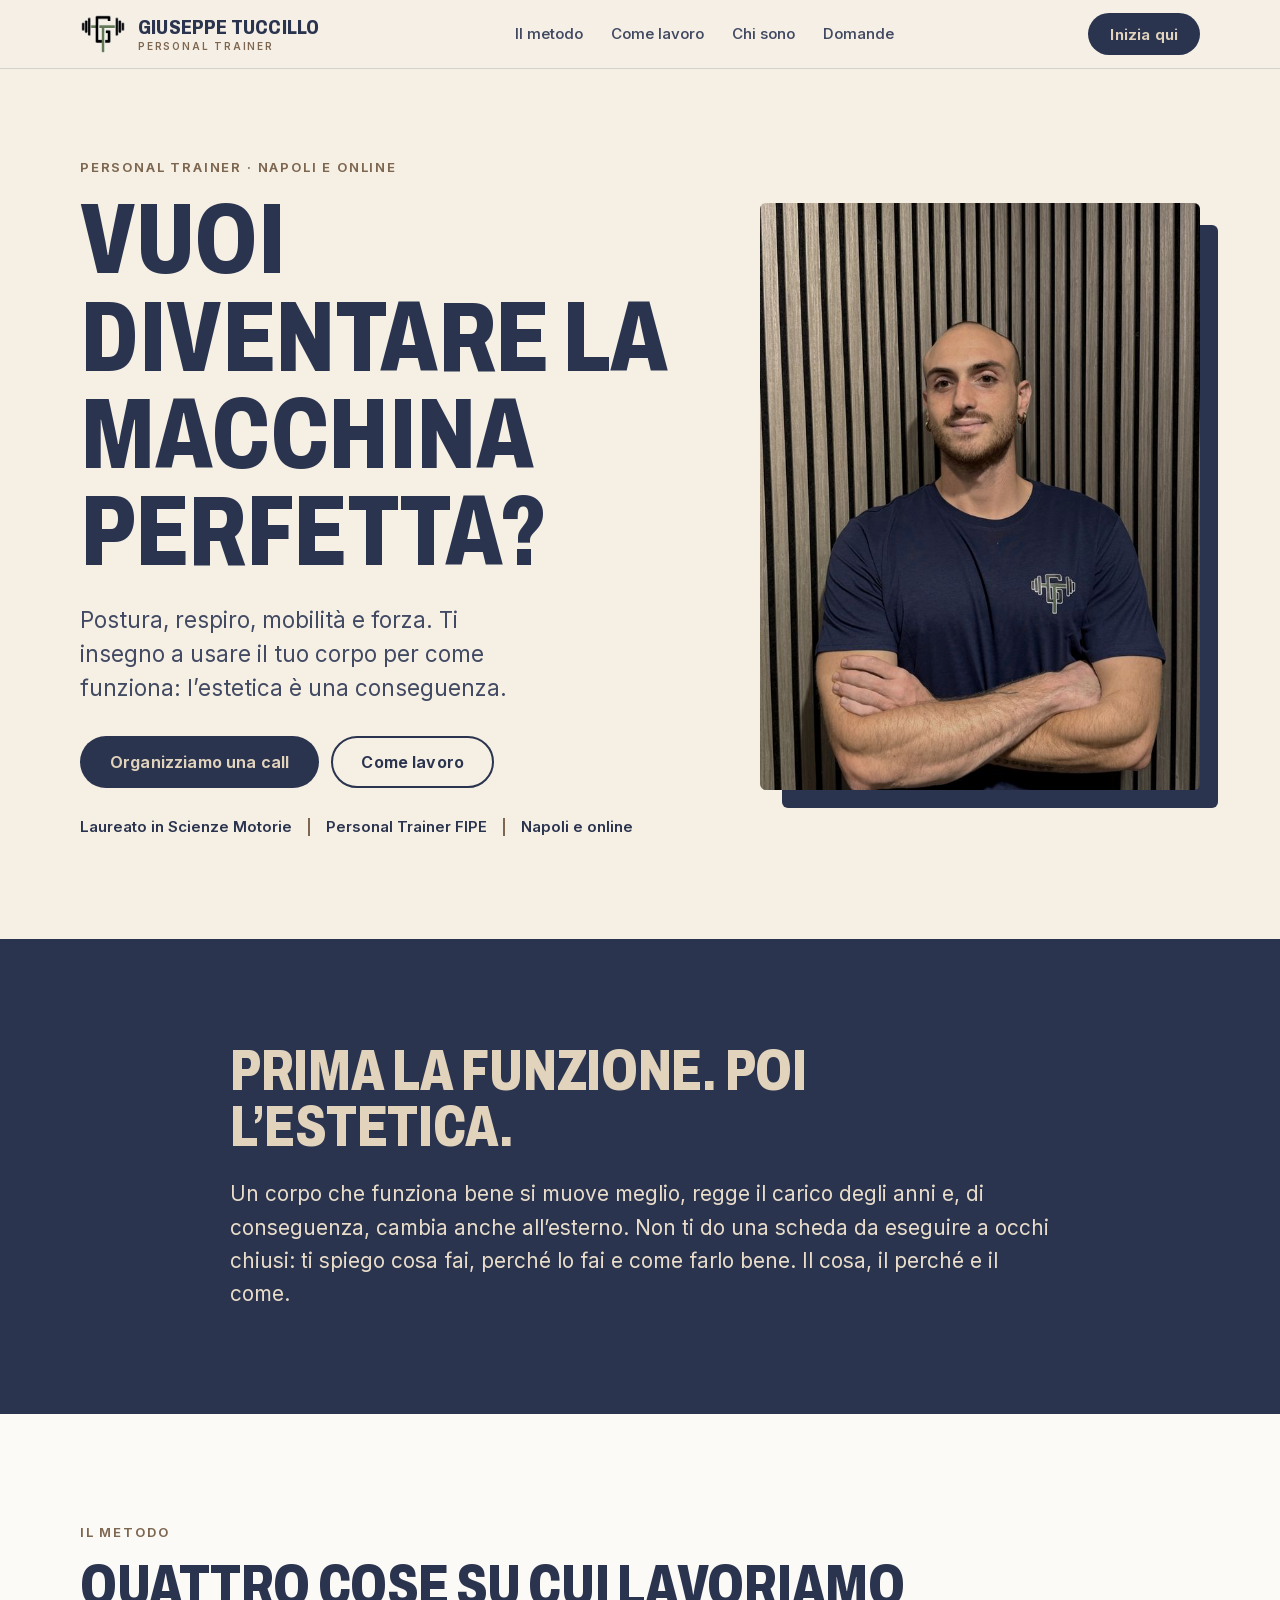
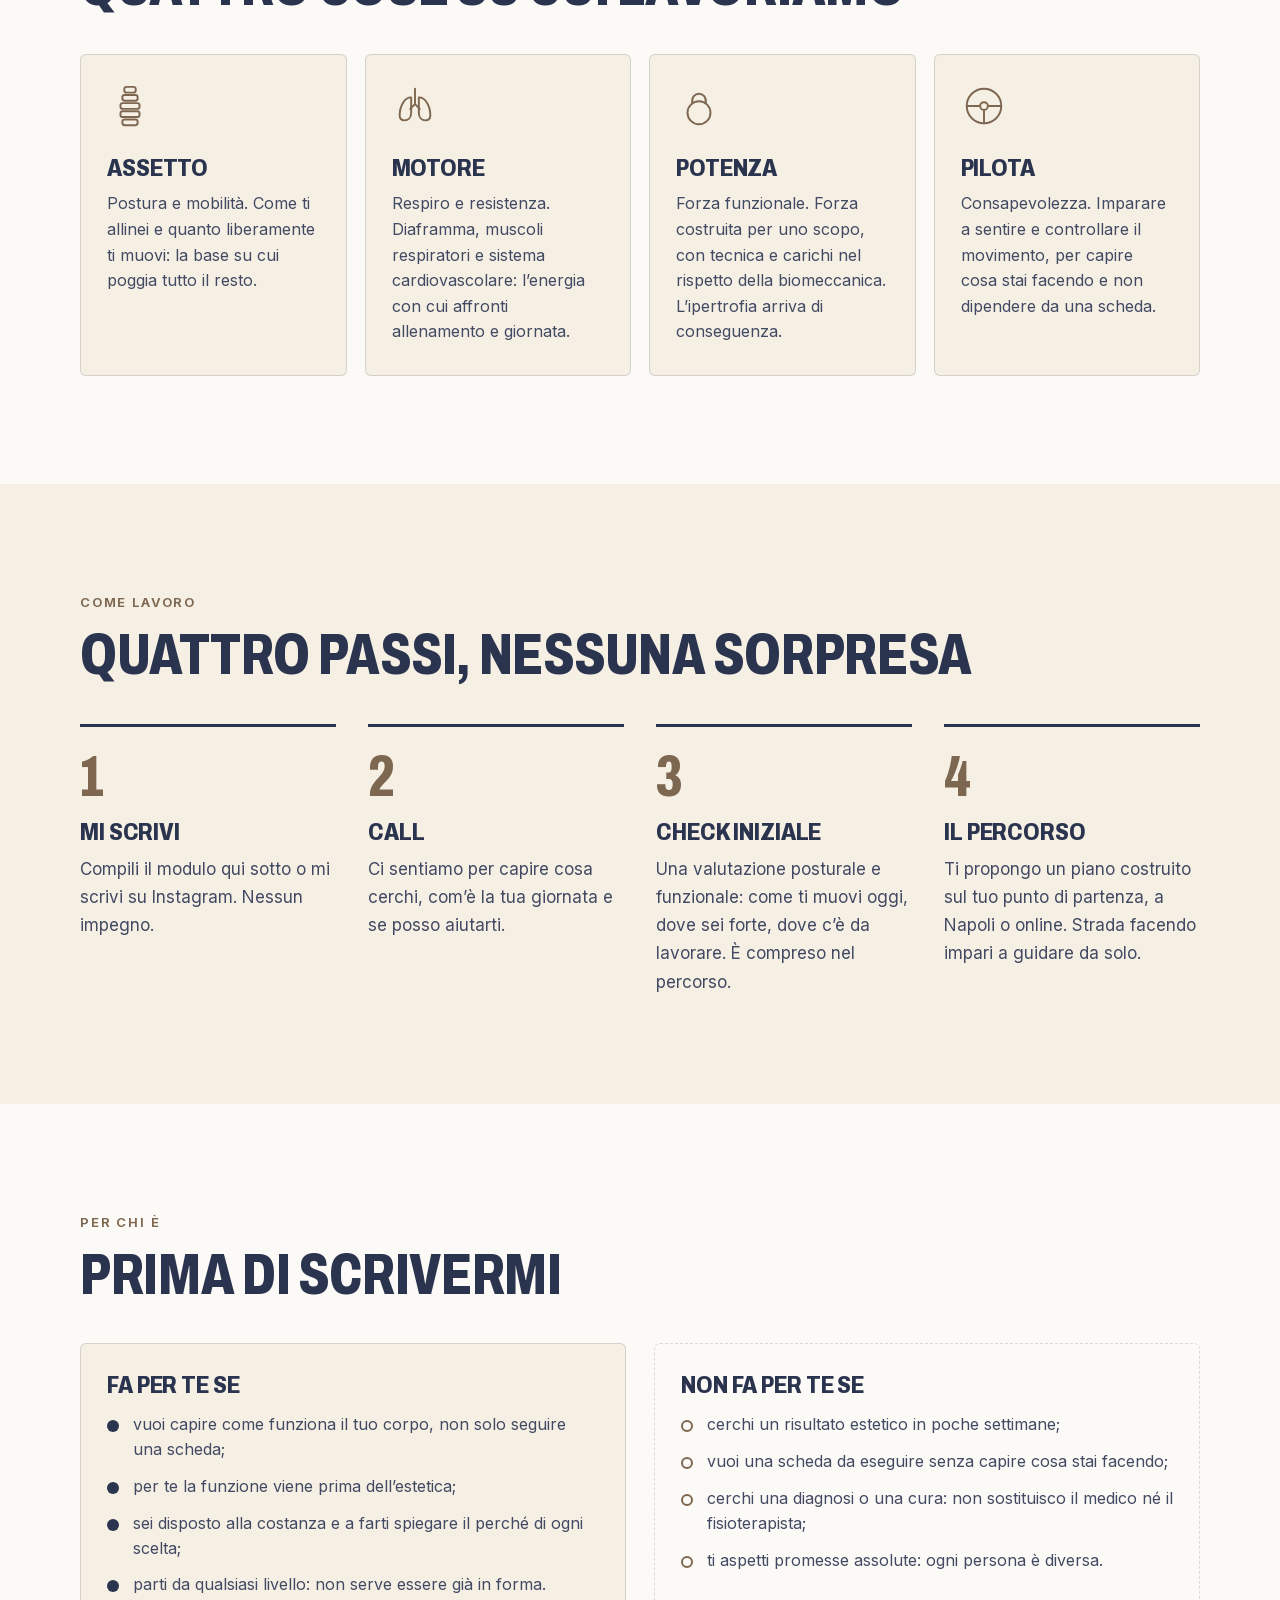
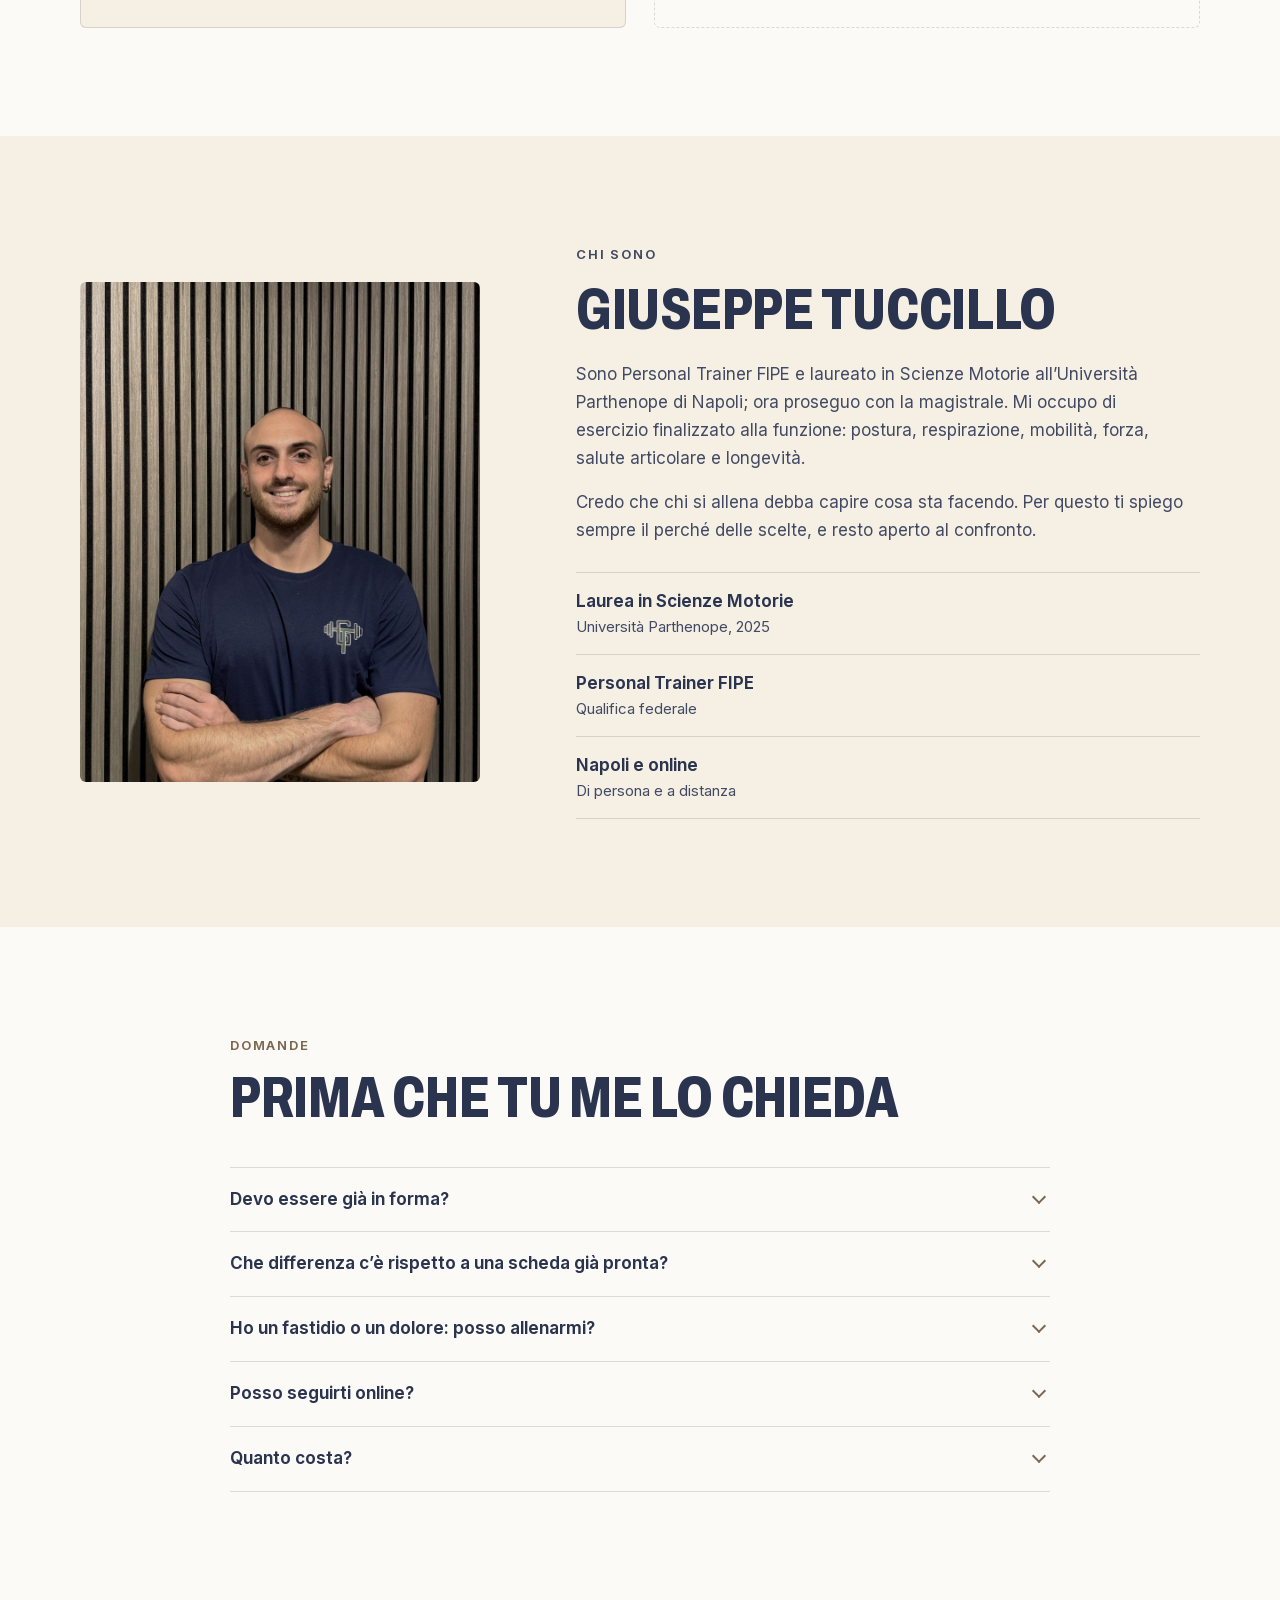
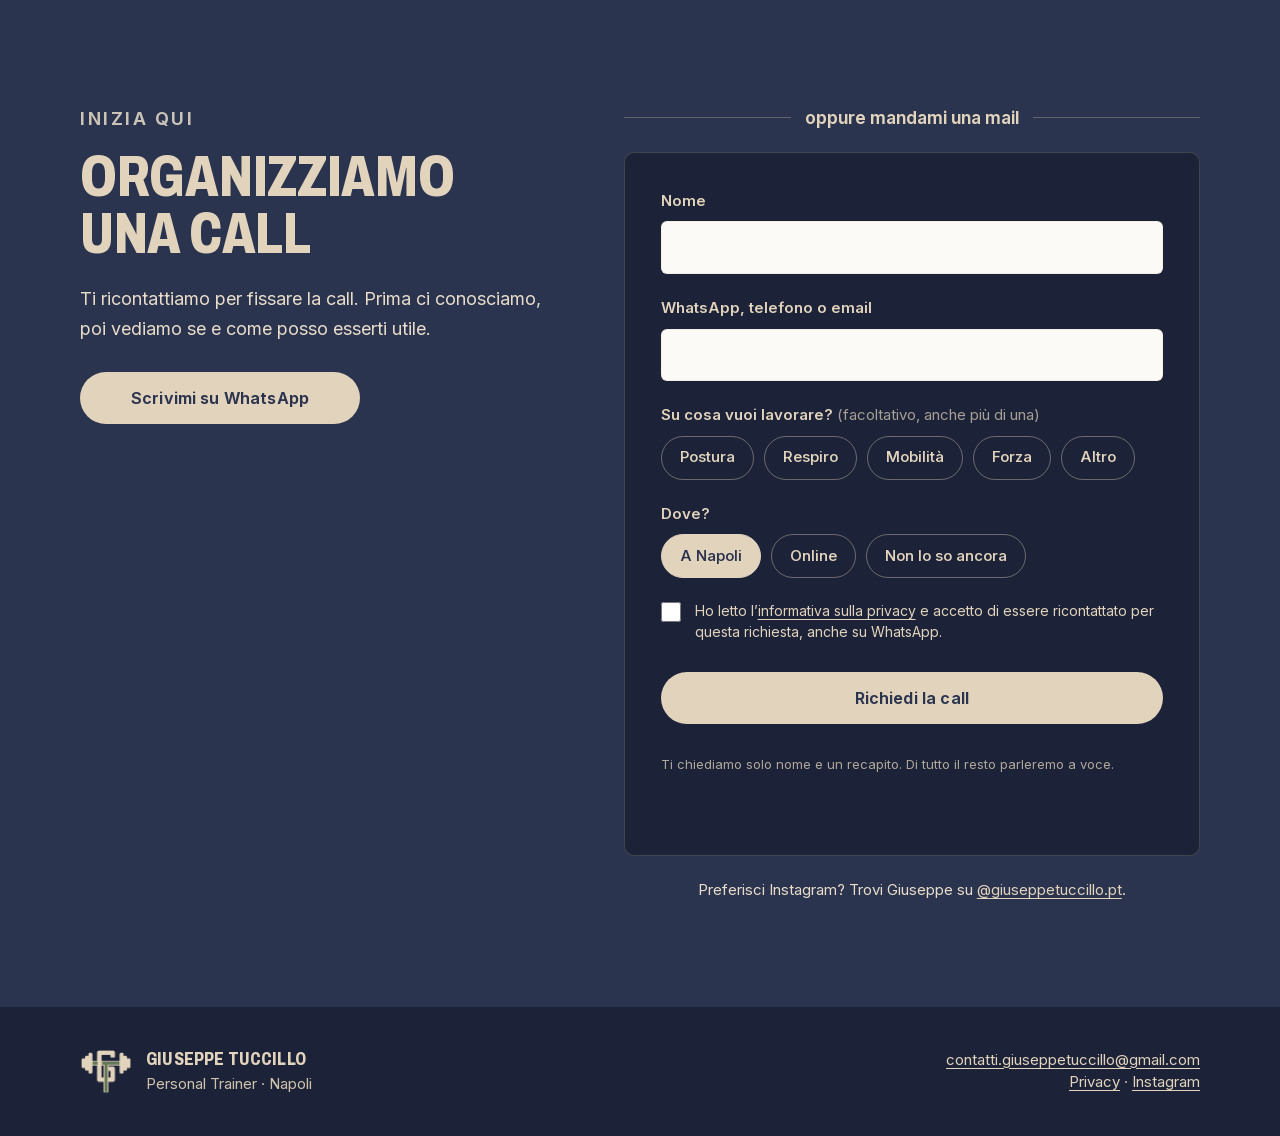
==== index.html @ 691b9dc7 "Sito di Giuseppe Tuccillo, Personal Trainer a Napoli e online Co-Authored-By: Claude Sonnet 5.5 <nor" ====
<!doctype html>
<html lang="it">
<head>
  <meta charset="utf-8">
  <meta name="viewport" content="width=device-width, initial-scale=1">
  <title>Giuseppe Tuccillo — Personal Trainer a Napoli e online</title>
  <meta name="description" content="Postura, respiro, mobilità e forza. Impara a guidare la macchina perfetta: il cosa, il perché e il come. Personal Trainer a Napoli e online.">
  <meta name="theme-color" content="#2B344F">
  <meta property="og:title" content="Giuseppe Tuccillo — Personal Trainer">
  <meta property="og:description" content="Vuoi diventare la macchina perfetta? Postura, respiro, mobilità e forza.">
  <meta property="og:type" content="website">
  <meta property="og:locale" content="it_IT">
  <link rel="icon" type="image/png" sizes="48x48" href="img/icona-48.png">
  <link rel="icon" type="image/png" sizes="192x192" href="img/icona-192.png">
  <link rel="apple-touch-icon" href="img/apple-touch-icon.png">
  <link rel="preload" href="font/archivo-latin.woff2" as="font" type="font/woff2" crossorigin>
  <link rel="stylesheet" href="stile.css">
</head>
<body>

  <header class="testata">
    <div class="contenitore testata-riga">
      <a class="marchio" href="#inizio" aria-label="Giuseppe Tuccillo — torna in alto">
        <img src="img/gt-marchio.png" alt="" width="46" height="40">
        <span class="marchio-testo">Giuseppe Tuccillo<small>Personal Trainer</small></span>
      </a>
      <nav class="menu" aria-label="Sezioni">
        <a href="#metodo">Il metodo</a>
        <a href="#come">Come lavoro</a>
        <a href="#chi">Chi sono</a>
        <a href="#domande">Domande</a>
      </nav>
      <a class="bottone bottone-pieno bottone-piccolo" href="#contatto">Inizia qui</a>
    </div>
  </header>

  <main id="inizio">

    <!-- ═════════ APERTURA ═════════ -->
    <section class="apertura" id="apertura">
      <div class="contenitore apertura-griglia">
        <div class="apertura-testo">
          <p class="occhiello">Personal Trainer · Napoli e online</p>
          <h1>Vuoi diventare la macchina perfetta?</h1>
          <p class="lead">Postura, respiro, mobilità e forza. Ti insegno a usare il tuo corpo per come funziona: l’estetica è una conseguenza.</p>
          <div class="azioni">
            <a class="bottone bottone-pieno" href="#contatto">Organizziamo una call</a>
            <a class="bottone bottone-vuoto" href="#metodo">Come lavoro</a>
          </div>
          <ul class="credenziali" aria-label="Titoli">
            <li>Laureato in Scienze Motorie</li>
            <li>Personal Trainer FIPE</li>
            <li>Napoli e online</li>
          </ul>
        </div>
        <figure class="apertura-foto">
          <img src="img/hero.jpg" srcset="img/hero-piccola.jpg 640w, img/hero.jpg 1000w" sizes="(min-width: 900px) 460px, 80vw"
               width="1000" height="1333" alt="Giuseppe Tuccillo, Personal Trainer, a braccia conserte" fetchpriority="high">
        </figure>
      </div>
    </section>

    <!-- ═════════ LA FUNZIONE PRIMA DELL'ESTETICA ═════════ -->
    <section class="fascia fascia-blu" aria-labelledby="t-funzione">
      <div class="contenitore fascia-stretta">
        <h2 id="t-funzione">Prima la funzione. Poi l’estetica.</h2>
        <p>Un corpo che funziona bene si muove meglio, regge il carico degli anni e, di conseguenza, cambia anche all’esterno. Non ti do una scheda da eseguire a occhi chiusi: ti spiego cosa fai, perché lo fai e come farlo bene. Il cosa, il perché e il come.</p>
      </div>
    </section>

    <!-- ═════════ IL METODO ═════════ -->
    <section class="sezione" id="metodo" aria-labelledby="t-metodo">
      <div class="contenitore">
        <p class="occhiello">Il metodo</p>
        <h2 id="t-metodo">Quattro cose su cui lavoriamo</h2>
        <ul class="pilastri">
          <li>
            <svg viewBox="0 0 48 48" aria-hidden="true"><g fill="none" stroke="currentColor" stroke-width="2" stroke-linecap="round" stroke-linejoin="round"><rect x="18" y="4" width="12" height="6" rx="2.5"/><rect x="16" y="12.5" width="16" height="6" rx="2.5"/><rect x="14" y="21" width="20" height="6" rx="2.5"/><rect x="14" y="29.5" width="20" height="6" rx="2.5"/><rect x="16" y="38" width="16" height="6" rx="2.5"/></g></svg>
            <h3>Assetto</h3>
            <p>Postura e mobilità. Come ti allinei e quanto liberamente ti muovi: la base su cui poggia tutto il resto.</p>
          </li>
          <li>
            <svg viewBox="0 0 48 48" aria-hidden="true"><g fill="none" stroke="currentColor" stroke-width="2" stroke-linecap="round" stroke-linejoin="round"><path d="M24 6v16M24 22l-5 5M24 22l5 5"/><path d="M20 15C13 15 8 24 8 34c0 3.5 2.5 5 5 5 4 0 7-3 7-8z"/><path d="M28 15c7 0 12 9 12 19 0 3.5-2.5 5-5 5-4 0-7-3-7-8z"/></g></svg>
            <h3>Motore</h3>
            <p>Respiro e resistenza. Diaframma, muscoli respiratori e sistema cardiovascolare: l’energia con cui affronti allenamento e giornata.</p>
          </li>
          <li>
            <svg viewBox="0 0 48 48" aria-hidden="true"><g fill="none" stroke="currentColor" stroke-width="2" stroke-linecap="round" stroke-linejoin="round"><path d="M17 21C15 8 33 8 31 21"/><circle cx="24" cy="31" r="12"/></g></svg>
            <h3>Potenza</h3>
            <p>Forza funzionale. Forza costruita per uno scopo, con tecnica e carichi nel rispetto della biomeccanica. L’ipertrofia arriva di conseguenza.</p>
          </li>
          <li>
            <svg viewBox="0 0 48 48" aria-hidden="true"><g fill="none" stroke="currentColor" stroke-width="2" stroke-linecap="round" stroke-linejoin="round"><circle cx="24" cy="24" r="18"/><circle cx="24" cy="24" r="4"/><path d="M6.5 24H20M28 24h13.5M24 28v14"/></g></svg>
            <h3>Pilota</h3>
            <p>Consapevolezza. Imparare a sentire e controllare il movimento, per capire cosa stai facendo e non dipendere da una scheda.</p>
          </li>
        </ul>
      </div>
    </section>

    <!-- ═════════ COME SI LAVORA (le fasi vere: scrive → call → check → proposta) ═════════ -->
    <section class="sezione sezione-carta" id="come" aria-labelledby="t-come">
      <div class="contenitore">
        <p class="occhiello">Come lavoro</p>
        <h2 id="t-come">Quattro passi, nessuna sorpresa</h2>
        <ol class="passi">
          <li>
            <span class="numero" aria-hidden="true">1</span>
            <h3>Mi scrivi</h3>
            <p>Compili il modulo qui sotto o mi scrivi su Instagram. Nessun impegno.</p>
          </li>
          <li>
            <span class="numero" aria-hidden="true">2</span>
            <h3>Call</h3>
            <p>Ci sentiamo per capire cosa cerchi, com’è la tua giornata e se posso aiutarti.</p>
          </li>
          <li>
            <span class="numero" aria-hidden="true">3</span>
            <h3>Check iniziale</h3>
            <p>Una valutazione posturale e funzionale: come ti muovi oggi, dove sei forte, dove c’è da lavorare. È compreso nel percorso.</p>
          </li>
          <li>
            <span class="numero" aria-hidden="true">4</span>
            <h3>Il percorso</h3>
            <p>Ti propongo un piano costruito sul tuo punto di partenza, a Napoli o online. Strada facendo impari a guidare da solo.</p>
          </li>
        </ol>
      </div>
    </section>

    <!-- ═════════ PER CHI È / PER CHI NON È ═════════ -->
    <section class="sezione" id="per-chi" aria-labelledby="t-perchi">
      <div class="contenitore">
        <p class="occhiello">Per chi è</p>
        <h2 id="t-perchi">Prima di scrivermi</h2>
        <div class="perchi">
          <div class="perchi-si">
            <h3>Fa per te se</h3>
            <ul>
              <li>vuoi capire come funziona il tuo corpo, non solo seguire una scheda;</li>
              <li>per te la funzione viene prima dell’estetica;</li>
              <li>sei disposto alla costanza e a farti spiegare il perché di ogni scelta;</li>
              <li>parti da qualsiasi livello: non serve essere già in forma.</li>
            </ul>
          </div>
          <div class="perchi-no">
            <h3>Non fa per te se</h3>
            <ul>
              <li>cerchi un risultato estetico in poche settimane;</li>
              <li>vuoi una scheda da eseguire senza capire cosa stai facendo;</li>
              <li>cerchi una diagnosi o una cura: non sostituisco il medico né il fisioterapista;</li>
              <li>ti aspetti promesse assolute: ogni persona è diversa.</li>
            </ul>
          </div>
        </div>
      </div>
    </section>

    <!-- ═════════ CHI SONO ═════════ -->
    <section class="sezione sezione-carta" id="chi" aria-labelledby="t-chi">
      <div class="contenitore chi-griglia">
        <figure class="chi-foto">
          <img src="img/chi-sono.jpg" width="900" height="1200" loading="lazy" alt="Giuseppe Tuccillo sorride, a braccia conserte">
        </figure>
        <div class="chi-testo">
          <p class="occhiello">Chi sono</p>
          <h2 id="t-chi">Giuseppe Tuccillo</h2>
          <p>Sono Personal Trainer FIPE e laureato in Scienze Motorie all’Università Parthenope di Napoli; ora proseguo con la magistrale. Mi occupo di esercizio finalizzato alla funzione: postura, respirazione, mobilità, forza, salute articolare e longevità.</p>
          <p>Credo che chi si allena debba capire cosa sta facendo. Per questo ti spiego sempre il perché delle scelte, e resto aperto al confronto.</p>
          <ul class="dati">
            <li><strong>Laurea in Scienze Motorie</strong> Università Parthenope, 2025</li>
            <li><strong>Personal Trainer FIPE</strong> Qualifica federale</li>
            <li><strong>Napoli e online</strong> Di persona e a distanza</li>
          </ul>
        </div>
      </div>
    </section>

    <!-- ═════════ DOMANDE ═════════ -->
    <section class="sezione" id="domande" aria-labelledby="t-domande">
      <div class="contenitore stretta">
        <p class="occhiello">Domande</p>
        <h2 id="t-domande">Prima che tu me lo chieda</h2>
        <div class="faq">
          <details>
            <summary>Devo essere già in forma?</summary>
            <p>No. Si parte da dove sei: il check iniziale serve proprio a capire il tuo punto di partenza.</p>
          </details>
          <details>
            <summary>Che differenza c’è rispetto a una scheda già pronta?</summary>
            <p>Non ti consegno solo una scheda: ti spiego cosa fai, perché lo fai e come farlo bene. Si lavora su postura, respiro, mobilità e forza, e l’estetica arriva come conseguenza.</p>
          </details>
          <details>
            <summary>Ho un fastidio o un dolore: posso allenarmi?</summary>
            <p>Dipende dal caso, e non sono un medico. Il check iniziale serve a capire come muoverti in modo sensato e, quando serve, ti consiglio di sentire prima il medico o il fisioterapista. Non sostituisco una diagnosi né una cura.</p>
          </details>
          <details>
            <summary>Posso seguirti online?</summary>
            <p>Sì. Lavoro a Napoli e online: il percorso si adatta a dove ti trovi e al tempo che hai.</p>
          </details>
          <details>
            <summary>Quanto costa?</summary>
            <p>Dipende dal percorso. Te lo spiego nella call, dopo aver capito cosa cerchi, così sai esattamente cosa stai valutando.</p>
          </details>
        </div>
      </div>
    </section>

    <!-- ═════════ CONTATTO ═════════ -->
    <section class="fascia fascia-blu contatto" id="contatto" aria-labelledby="t-contatto">
      <div class="contenitore contatto-griglia">
        <div class="contatto-testo">
          <p class="occhiello occhiello-chiaro">Inizia qui</p>
          <h2 id="t-contatto">Organizziamo una call</h2>
          <p>Ti ricontattiamo per fissare la call. Prima ci conosciamo, poi vediamo se e come posso esserti utile.</p>
          <a class="bottone bottone-wa" id="wa" href="#contatto" hidden>Scrivimi su WhatsApp</a>
        </div>

        <div class="contatto-modulo">
        <p class="oppure" id="oppure" hidden>oppure mandami una mail</p>
        <form class="modulo" id="modulo" novalidate>
          <div class="campo">
            <label for="nome">Nome</label>
            <input id="nome" name="nome" type="text" autocomplete="given-name" required maxlength="80">
          </div>
          <div class="campo">
            <label for="contatto-campo">WhatsApp, telefono o email</label>
            <input id="contatto-campo" name="contatto" type="text" autocomplete="off" inputmode="email" required maxlength="120">
          </div>

          <fieldset class="campo">
            <legend>Su cosa vuoi lavorare? <span class="facoltativo">(facoltativo, anche più di una)</span></legend>
            <div class="pillole">
              <label><input type="checkbox" name="interessi" value="postura"><span>Postura</span></label>
              <label><input type="checkbox" name="interessi" value="respiro"><span>Respiro</span></label>
              <label><input type="checkbox" name="interessi" value="mobilita"><span>Mobilità</span></label>
              <label><input type="checkbox" name="interessi" value="forza"><span>Forza</span></label>
              <label><input type="checkbox" name="interessi" value="altro"><span>Altro</span></label>
            </div>
          </fieldset>

          <fieldset class="campo">
            <legend>Dove?</legend>
            <div class="pillole">
              <label><input type="radio" name="dove" value="napoli" checked><span>A Napoli</span></label>
              <label><input type="radio" name="dove" value="online"><span>Online</span></label>
              <label><input type="radio" name="dove" value="non-so"><span>Non lo so ancora</span></label>
            </div>
          </fieldset>

          <!-- Trappola per i programmi automatici: un essere umano non la vede e non la riempie. -->
          <div class="trappola" aria-hidden="true">
            <label>Lascia vuoto questo campo <input type="text" name="sito" tabindex="-1" autocomplete="off"></label>
          </div>

          <label class="consenso">
            <input type="checkbox" name="privacy" required>
            <span>Ho letto l’<a href="privacy.html">informativa sulla privacy</a> e accetto di essere ricontattato per questa richiesta, anche su WhatsApp.</span>
          </label>

          <button class="bottone bottone-sabbia" type="submit">Richiedi la call</button>
          <p class="nota">Ti chiediamo solo nome e un recapito. Di tutto il resto parleremo a voce.</p>
          <p class="stato" id="stato" role="status" aria-live="polite"></p>
          <a class="bottone bottone-vuoto-chiaro" id="wa-dopo" href="#contatto" hidden>Scrivici ora su WhatsApp</a>
        </form>
        <p class="alternativa">Preferisci Instagram? Trovi Giuseppe su <a href="https://www.instagram.com/giuseppetuccillo.pt/" rel="noopener">@giuseppetuccillo.pt</a>.</p>
        </div>
      </div>
    </section>

  </main>

  <footer class="piede">
    <div class="contenitore piede-riga">
      <div class="piede-marchio">
        <img src="img/gt-marchio-sabbia.png" alt="" width="52" height="45">
        <p><strong>Giuseppe Tuccillo</strong><br>Personal Trainer · Napoli</p>
      </div>
      <p class="piede-dati">
        <a href="mailto:contatti.giuseppetuccillo@gmail.com">contatti.giuseppetuccillo@gmail.com</a><br>
        <a href="privacy.html">Privacy</a> · <a href="https://www.instagram.com/giuseppetuccillo.pt/" rel="noopener">Instagram</a>
      </p>
    </div>
  </footer>

  <!-- Barra fissa sul telefono: compare quando l'apertura è uscita dallo schermo e sparisce davanti al modulo. -->
  <a class="barra-cta" id="barra-cta" href="#contatto" hidden>Organizziamo una call</a>

  <script src="script.js" defer></script>
</body>
</html>
---- stile.css ----
/* ═══════════════════════════════════════════════════════════════════════════
   LANDING DI GIUSEPPE TUCCILLO
   Colori del personal brand (dalla maglia e dal legno): blu, legno, sabbia.
   Font: ARCHIVO per i titoli (stretto, maiuscolo, pesante), INTER per il testo.
   Stanno nella cartella font/ — niente chiamate a servizi esterni.
   ═══════════════════════════════════════════════════════════════════════════ */

@font-face {
  font-family: 'Archivo';
  font-display: swap;
  font-style: normal;
  font-weight: 400 900;
  font-stretch: 62% 125%;
  src: url('font/archivo-latin.woff2') format('woff2');
}
@font-face {
  font-family: 'Inter';
  font-display: swap;
  font-style: normal;
  font-weight: 100 900;
  src: url('font/inter-latin.woff2') format('woff2');
}

:root {
  --blu: #2B344F;
  --blu-scuro: #1C2338;
  --legno: #7E6750;
  --sabbia: #E2D3BC;
  --carta: #F5EFE4;
  --bianco: #FCFAF6;
  --testo: #1C2338;
  --testo-tenue: #424A63;
  --linea: rgba(43, 52, 79, .16);
  --titoli: 'Archivo', 'Arial Narrow', system-ui, sans-serif;
  --corpo: 'Inter', system-ui, -apple-system, 'Segoe UI', sans-serif;
  --raggio: 6px;
  --maxw: 1120px;
}

*, *::before, *::after { box-sizing: border-box; }
html { scroll-behavior: smooth; scroll-padding-top: 84px; -webkit-text-size-adjust: 100%; }
@media (prefers-reduced-motion: reduce) { html { scroll-behavior: auto; } }

body {
  margin: 0;
  background: var(--bianco);
  color: var(--testo);
  font-family: var(--corpo);
  font-size: 1.0625rem;
  line-height: 1.65;
  -webkit-font-smoothing: antialiased;
}
img { max-width: 100%; height: auto; display: block; }
a { color: inherit; }
:focus-visible { outline: 3px solid var(--legno); outline-offset: 3px; border-radius: 3px; }
.fascia-blu :focus-visible, .piede :focus-visible { outline-color: var(--sabbia); }

.contenitore { width: min(100% - 40px, var(--maxw)); margin-inline: auto; }

/* ── titoli: la forma «manifesto» — stretto, maiuscolo, pesante ─────────── */
h1, h2, h3, .numero {
  font-family: var(--titoli);
  font-stretch: 75%;
  font-weight: 800;
  text-transform: uppercase;
  letter-spacing: -.005em;
  line-height: .98;
  margin: 0;
}
h1 { font-size: clamp(3rem, 11.5vw, 6.2rem); color: var(--blu); }
h2 { font-size: clamp(2.1rem, 6.5vw, 3.6rem); color: var(--blu); }
h3 { font-size: 1.55rem; font-stretch: 80%; line-height: 1.05; color: var(--blu); }
.fascia-blu h2 { color: var(--sabbia); }

.occhiello {
  margin: 0 0 14px;
  font-size: .8125rem;
  font-weight: 650;
  letter-spacing: .14em;
  text-transform: uppercase;
  color: var(--legno);
}
.occhiello-chiaro { color: var(--sabbia); opacity: .85; }

/* ── bottoni ───────────────────────────────────────────────────────────── */
.bottone {
  display: inline-flex; align-items: center; justify-content: center;
  min-height: 52px; padding: 0 28px;
  border: 2px solid transparent; border-radius: 999px;
  font: 650 1rem/1 var(--corpo); letter-spacing: .01em;
  text-decoration: none; cursor: pointer;
  transition: transform .15s ease, background-color .15s ease, color .15s ease, border-color .15s ease;
}
.bottone:hover { transform: translateY(-1px); }
.bottone:active { transform: translateY(0); }
.bottone-pieno { background: var(--blu); color: var(--sabbia); }
.bottone-pieno:hover { background: var(--blu-scuro); }
.bottone-vuoto { border-color: var(--blu); color: var(--blu); }
.bottone-vuoto:hover { background: var(--blu); color: var(--sabbia); }
.bottone-sabbia { background: var(--sabbia); color: var(--blu); width: 100%; }
.bottone-sabbia:hover { background: #EEE3D1; }
.bottone-piccolo { min-height: 42px; padding: 0 20px; font-size: .9375rem; white-space: nowrap; flex-shrink: 0; }
@media (max-width: 420px) {
  .testata-riga { gap: 12px; }
  .marchio { gap: 9px; }
  .marchio img { width: 38px; }
  .marchio-testo { font-size: 1.12rem; }
  .bottone-piccolo { padding: 0 16px; }
}

/* ── fascia «bozza» e testata ──────────────────────────────────────────── */
.bozza {
  margin: 0; padding: 6px 12px; text-align: center;
  background: var(--legno); color: #fff;
  font-size: .75rem; font-weight: 650; letter-spacing: .1em; text-transform: uppercase;
}
.testata {
  position: sticky; top: 0; z-index: 20;
  background: rgba(245, 239, 228, .94);
  -webkit-backdrop-filter: saturate(1.2) blur(10px); backdrop-filter: saturate(1.2) blur(10px);
  border-bottom: 1px solid var(--linea);
}
.testata-riga { display: flex; align-items: center; justify-content: space-between; gap: 20px; min-height: 68px; }
.marchio { display: flex; align-items: center; gap: 12px; text-decoration: none; color: var(--blu); }
.marchio img { width: 46px; height: auto; }
.marchio-testo {
  display: flex; flex-direction: column;
  font-family: var(--titoli); font-stretch: 75%; font-weight: 800;
  font-size: 1.3rem; line-height: 1; text-transform: uppercase; letter-spacing: .01em;
}
.marchio-testo small {
  margin-top: 4px; font-family: var(--corpo); font-stretch: 100%; font-weight: 600;
  font-size: .625rem; letter-spacing: .18em; color: var(--legno);
}
.menu { display: none; gap: 28px; }
.menu a { text-decoration: none; font-size: .9375rem; font-weight: 550; color: var(--testo-tenue); }
.menu a:hover { color: var(--blu); }
@media (min-width: 820px) { .menu { display: flex; } }

/* ── apertura ──────────────────────────────────────────────────────────── */
.apertura { background: var(--carta); padding: clamp(36px, 7vw, 88px) 0 clamp(48px, 8vw, 104px); }
.apertura-griglia { display: grid; gap: 44px; align-items: center; }
.lead { margin: 22px 0 0; max-width: 34ch; font-size: clamp(1.1875rem, 2.6vw, 1.4rem); line-height: 1.5; color: var(--testo-tenue); }
.azioni { display: flex; flex-wrap: wrap; gap: 12px; margin-top: 32px; }
.credenziali { list-style: none; margin: 30px 0 0; padding: 0; display: flex; flex-wrap: wrap; gap: 8px 0; font-size: .9375rem; font-weight: 600; color: var(--blu); }
.credenziali li { padding: 0 16px; border-left: 2px solid var(--legno); line-height: 1.2; }
.credenziali li:first-child { padding-left: 0; border-left: 0; }
.apertura-foto { margin: 0; position: relative; max-width: 440px; justify-self: center; width: 100%; }
.apertura-foto::before {
  content: ""; position: absolute; inset: 22px -18px -18px 22px; z-index: 0;
  background: var(--blu); border-radius: var(--raggio);
}
.apertura-foto img { position: relative; z-index: 1; width: 100%; aspect-ratio: 3 / 4; object-fit: cover; object-position: 50% 12%; border-radius: var(--raggio); }
@media (min-width: 900px) {
  .apertura-griglia { grid-template-columns: 1.15fr .85fr; gap: 72px; }
  .apertura-foto { justify-self: end; }
}

/* ── fascia blu «la funzione» ──────────────────────────────────────────── */
.fascia { padding: clamp(56px, 9vw, 104px) 0; }
.fascia-blu { background: var(--blu); color: var(--sabbia); }
.fascia-stretta, .stretta { max-width: 820px; }
.fascia-stretta h2 { margin-bottom: 22px; }
.fascia-stretta p { margin: 0; font-size: clamp(1.125rem, 2.4vw, 1.3rem); line-height: 1.6; color: #E9DDCA; }

/* ── sezioni ───────────────────────────────────────────────────────────── */
.sezione { padding: clamp(60px, 9vw, 108px) 0; }
.sezione-carta { background: var(--carta); }
.sezione h2 { margin-bottom: 40px; }

.pilastri { list-style: none; margin: 0; padding: 0; display: grid; gap: 18px; }
.pilastri li { padding: 28px 26px 30px; background: var(--carta); border: 1px solid var(--linea); border-radius: var(--raggio); }
.pilastri svg { width: 46px; height: 46px; color: var(--legno); margin-bottom: 18px; }
.pilastri h3 { margin-bottom: 10px; }
.pilastri p { margin: 0; color: var(--testo-tenue); font-size: 1rem; line-height: 1.6; }
@media (min-width: 640px) { .pilastri { grid-template-columns: repeat(2, 1fr); } }
@media (min-width: 1000px) { .pilastri { grid-template-columns: repeat(4, 1fr); } }

.passi { list-style: none; margin: 0; padding: 0; display: grid; gap: 34px; counter-reset: passo; }
.passi li { padding-top: 22px; border-top: 3px solid var(--blu); }
.numero { display: block; font-size: 3.6rem; font-stretch: 70%; color: var(--legno); margin-bottom: 14px; }
.passi h3 { margin-bottom: 10px; }
.passi p { margin: 0; color: var(--testo-tenue); }
@media (min-width: 640px) { .passi { grid-template-columns: repeat(2, 1fr); gap: 36px 32px; } }
@media (min-width: 1000px) { .passi { grid-template-columns: repeat(4, 1fr); gap: 32px; } }

.chi-griglia { display: grid; gap: 40px; align-items: center; }
.chi-foto { margin: 0; max-width: 400px; width: 100%; justify-self: center; }
.chi-foto img { width: 100%; aspect-ratio: 4 / 5; object-fit: cover; object-position: 50% 15%; border-radius: var(--raggio); }
.chi-testo p { margin: 0 0 16px; max-width: 56ch; color: var(--testo-tenue); }
.chi-testo h2 { margin-bottom: 22px; }
.dati { list-style: none; margin: 28px 0 0; padding: 0; display: grid; gap: 0; border-top: 1px solid var(--linea); }
.dati li { padding: 14px 0; border-bottom: 1px solid var(--linea); color: var(--testo-tenue); font-size: .9375rem; }
.dati strong { display: block; color: var(--blu); font-size: 1.0625rem; font-weight: 650; }
@media (min-width: 900px) { .chi-griglia { grid-template-columns: .8fr 1.2fr; gap: 80px; } .chi-foto { justify-self: start; } }

/* ── contatto e modulo ─────────────────────────────────────────────────── */
.contatto-griglia { display: grid; gap: 40px; align-items: start; }
.contatto-testo h2 { margin-bottom: 22px; }
.contatto-testo p { margin: 0 0 16px; max-width: 42ch; color: #E9DDCA; font-size: 1.125rem; }
.contatto-modulo { min-width: 0; }
.oppure { display: flex; align-items: center; gap: 14px; margin: 0 0 20px; font-weight: 650; font-size: 1.0625rem; color: var(--sabbia); }
.oppure::before, .oppure::after { content: ""; flex: 1; height: 1px; background: rgba(226, 211, 188, .3); }
.oppure[hidden] { display: none; }
.alternativa { margin: 22px 0 0; text-align: center; font-size: .9375rem; color: #E9DDCA; }
.alternativa a { color: var(--sabbia); text-underline-offset: 3px; }
.bottone-wa { background: var(--sabbia); color: var(--blu); width: 100%; margin-top: 12px; }
.bottone-wa:hover { background: #EEE3D1; }
.bottone-wa[hidden] { display: none; }
@media (min-width: 900px) { .bottone-wa { width: auto; min-width: 280px; } }
@media (min-width: 900px) { .contatto-griglia { grid-template-columns: .9fr 1.1fr; gap: 72px; } }

.modulo { background: var(--blu-scuro); border: 1px solid rgba(226, 211, 188, .18); border-radius: 10px; padding: clamp(22px, 4vw, 36px); display: grid; gap: 22px; }
.campo { margin: 0; padding: 0; border: 0; min-width: 0; }
.modulo label, .modulo legend { display: block; margin: 0 0 8px; padding: 0; font-size: .9375rem; font-weight: 600; color: var(--sabbia); }
.facoltativo { font-weight: 400; opacity: .7; }
.modulo input[type="text"], .modulo textarea {
  width: 100%; padding: 14px 16px; border-radius: var(--raggio);
  border: 1.5px solid rgba(226, 211, 188, .35); background: var(--bianco); color: var(--testo);
  font: 400 1rem/1.4 var(--corpo);
}
.modulo textarea { resize: vertical; min-height: 92px; }
.modulo input[type="text"]:focus-visible, .modulo textarea:focus-visible { outline: 3px solid var(--sabbia); outline-offset: 2px; }
.modulo .nota { margin: 8px 0 0; font-size: .8125rem; opacity: .75; color: var(--sabbia); }

.pillole { display: flex; flex-wrap: wrap; gap: 10px; }
.pillole label { margin: 0; position: relative; }
.pillole input { position: absolute; opacity: 0; inset: 0; width: 100%; height: 100%; margin: 0; cursor: pointer; }
.pillole span {
  display: inline-flex; align-items: center; min-height: 44px; padding: 0 18px;
  border: 1.5px solid rgba(226, 211, 188, .4); border-radius: 999px;
  color: var(--sabbia); font-weight: 550; font-size: .9375rem;
  transition: background-color .15s, color .15s, border-color .15s;
}
.pillole input:checked + span { background: var(--sabbia); color: var(--blu); border-color: var(--sabbia); }
.pillole input:focus-visible + span { outline: 3px solid var(--sabbia); outline-offset: 3px; }

.consenso { display: grid !important; grid-template-columns: 22px 1fr; gap: 12px; align-items: start; font-weight: 400 !important; font-size: .875rem !important; line-height: 1.5; }
.consenso input { width: 20px; height: 20px; margin: 2px 0 0; accent-color: var(--sabbia); }
.consenso a { color: var(--sabbia); text-underline-offset: 3px; }

.trappola { position: absolute; left: -9999px; width: 1px; height: 1px; overflow: hidden; }
.stato { margin: 0; min-height: 1.4em; font-size: .9375rem; font-weight: 550; color: var(--sabbia); }
.stato.errore { color: #F4B5A5; }
.stato.ok { color: #BFE0C0; }

/* ── piede ─────────────────────────────────────────────────────────────── */
.piede { background: var(--blu-scuro); color: #CFC2AC; padding: 40px 0; font-size: .9375rem; }
.piede-riga { display: flex; flex-wrap: wrap; justify-content: space-between; align-items: center; gap: 24px; }
.piede-marchio { display: flex; align-items: center; gap: 14px; }
.piede-marchio img { width: 52px; height: auto; }
.piede p { margin: 0; line-height: 1.5; }
.piede strong { color: var(--sabbia); font-family: var(--titoli); font-stretch: 75%; font-weight: 800; text-transform: uppercase; font-size: 1.1rem; letter-spacing: .01em; }
.piede-dati { text-align: right; }
.piede a { color: var(--sabbia); text-underline-offset: 3px; }
.da-completare { background: var(--legno); color: #fff; padding: 1px 8px; border-radius: 3px; }

/* ── pagina privacy ────────────────────────────────────────────────────── */
.testo-lungo { max-width: 740px; padding: 48px 0 80px; }
.testo-lungo h1 { font-size: clamp(2.2rem, 7vw, 3.4rem); margin-bottom: 28px; }
.testo-lungo h2 { font-size: 1.5rem; margin: 34px 0 10px; font-stretch: 80%; }
.testo-lungo p, .testo-lungo li { color: var(--testo-tenue); }
.avviso-bozza { background: #F6E9CF; border-left: 4px solid var(--legno); padding: 14px 18px; border-radius: 4px; color: var(--testo); font-size: .9375rem; }

/* ── per chi è / per chi non è ─────────────────────────────────────────── */
.perchi { display: grid; gap: 22px; }
.perchi > div { padding: 28px 26px 30px; border-radius: var(--raggio); border: 1px solid var(--linea); }
.perchi-si { background: var(--carta); }
.perchi-no { background: transparent; border-style: dashed !important; }
.perchi h3 { margin-bottom: 14px; }
.perchi ul { list-style: none; margin: 0; padding: 0; display: grid; gap: 12px; }
.perchi li { position: relative; padding-left: 26px; color: var(--testo-tenue); font-size: 1rem; line-height: 1.55; }
.perchi li::before { content: ""; position: absolute; left: 0; top: .5em; width: 12px; height: 12px; border-radius: 50%; }
.perchi-si li::before { background: var(--blu); }
.perchi-no li::before { background: transparent; border: 2px solid var(--legno); }
@media (min-width: 820px) { .perchi { grid-template-columns: 1fr 1fr; gap: 28px; } }

/* ── domande frequenti ─────────────────────────────────────────────────── */
.faq { border-top: 1px solid var(--linea); }
.faq details { border-bottom: 1px solid var(--linea); }
.faq summary {
  list-style: none; cursor: pointer; padding: 20px 40px 20px 0; position: relative;
  font-weight: 650; font-size: 1.0625rem; color: var(--blu); line-height: 1.4;
}
.faq summary::-webkit-details-marker { display: none; }
.faq summary::after {
  content: ""; position: absolute; right: 6px; top: 50%; width: 10px; height: 10px; margin-top: -8px;
  border-right: 2px solid var(--legno); border-bottom: 2px solid var(--legno); transform: rotate(45deg); transition: transform .2s ease;
}
.faq details[open] summary::after { transform: rotate(-135deg); margin-top: -3px; }
.faq details p { margin: 0 0 22px; max-width: 62ch; color: var(--testo-tenue); }

/* ── bottone chiaro su blu, WhatsApp ───────────────────────────────────── */
.bottone-vuoto-chiaro { border-color: var(--sabbia); color: var(--sabbia); margin-top: 8px; }
.bottone-vuoto-chiaro:hover { background: var(--sabbia); color: var(--blu); }
.bottone-vuoto-chiaro[hidden] { display: none; }

/* ── barra fissa sul telefono ──────────────────────────────────────────── */
.barra-cta { display: none; }
@media (max-width: 819px) {
  .barra-cta {
    position: fixed; left: 16px; right: 16px; bottom: max(14px, env(safe-area-inset-bottom)); z-index: 30;
    align-items: center; justify-content: center; min-height: 54px; border-radius: 999px;
    background: var(--blu); color: var(--sabbia); font: 650 1rem/1 var(--corpo); text-decoration: none;
    box-shadow: 0 8px 24px rgba(28, 35, 56, .35), 0 0 0 1px rgba(226, 211, 188, .25);
    transform: translateY(140%); transition: transform .25s ease; display: flex;
  }
  .barra-cta[hidden] { display: flex; visibility: hidden; }
  .barra-cta.visibile { transform: translateY(0); visibility: visible; }
  .piede { padding-bottom: 96px; }
}
@media (prefers-reduced-motion: reduce) { .barra-cta { transition: none; } }
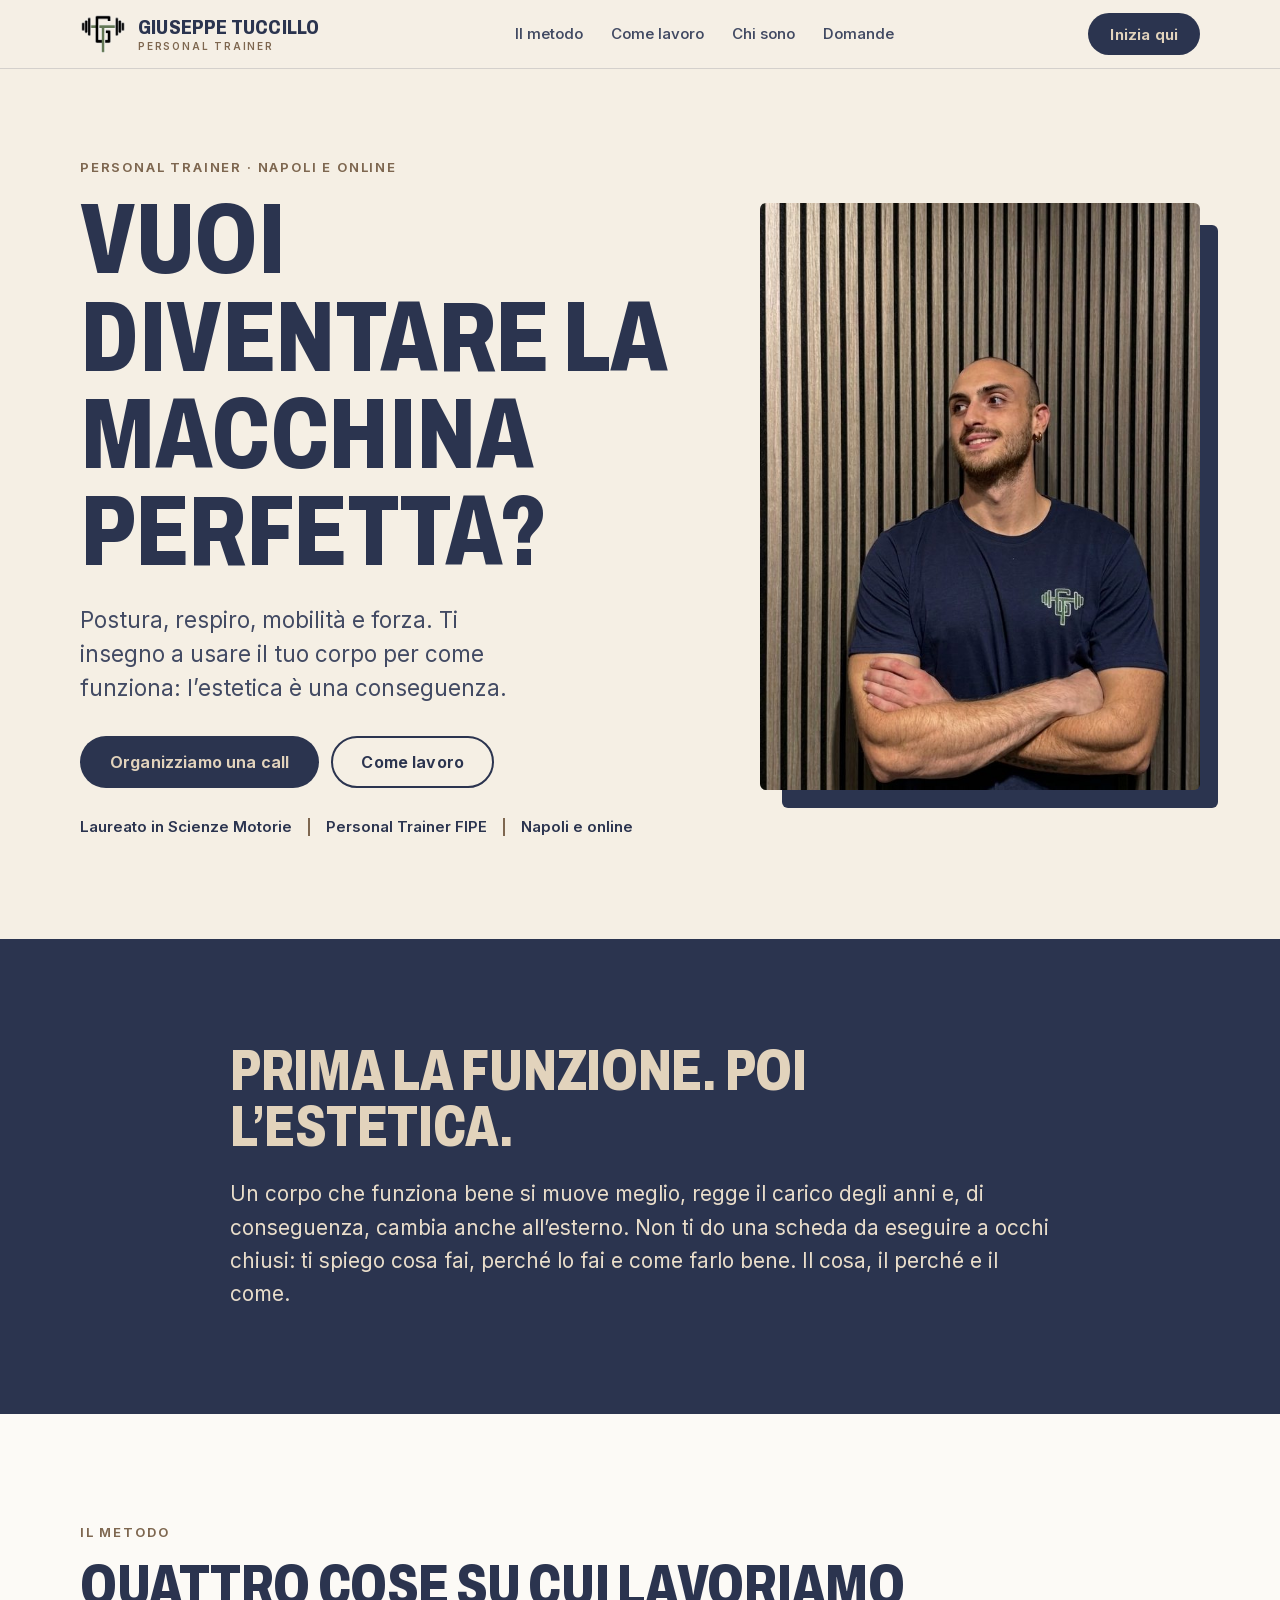
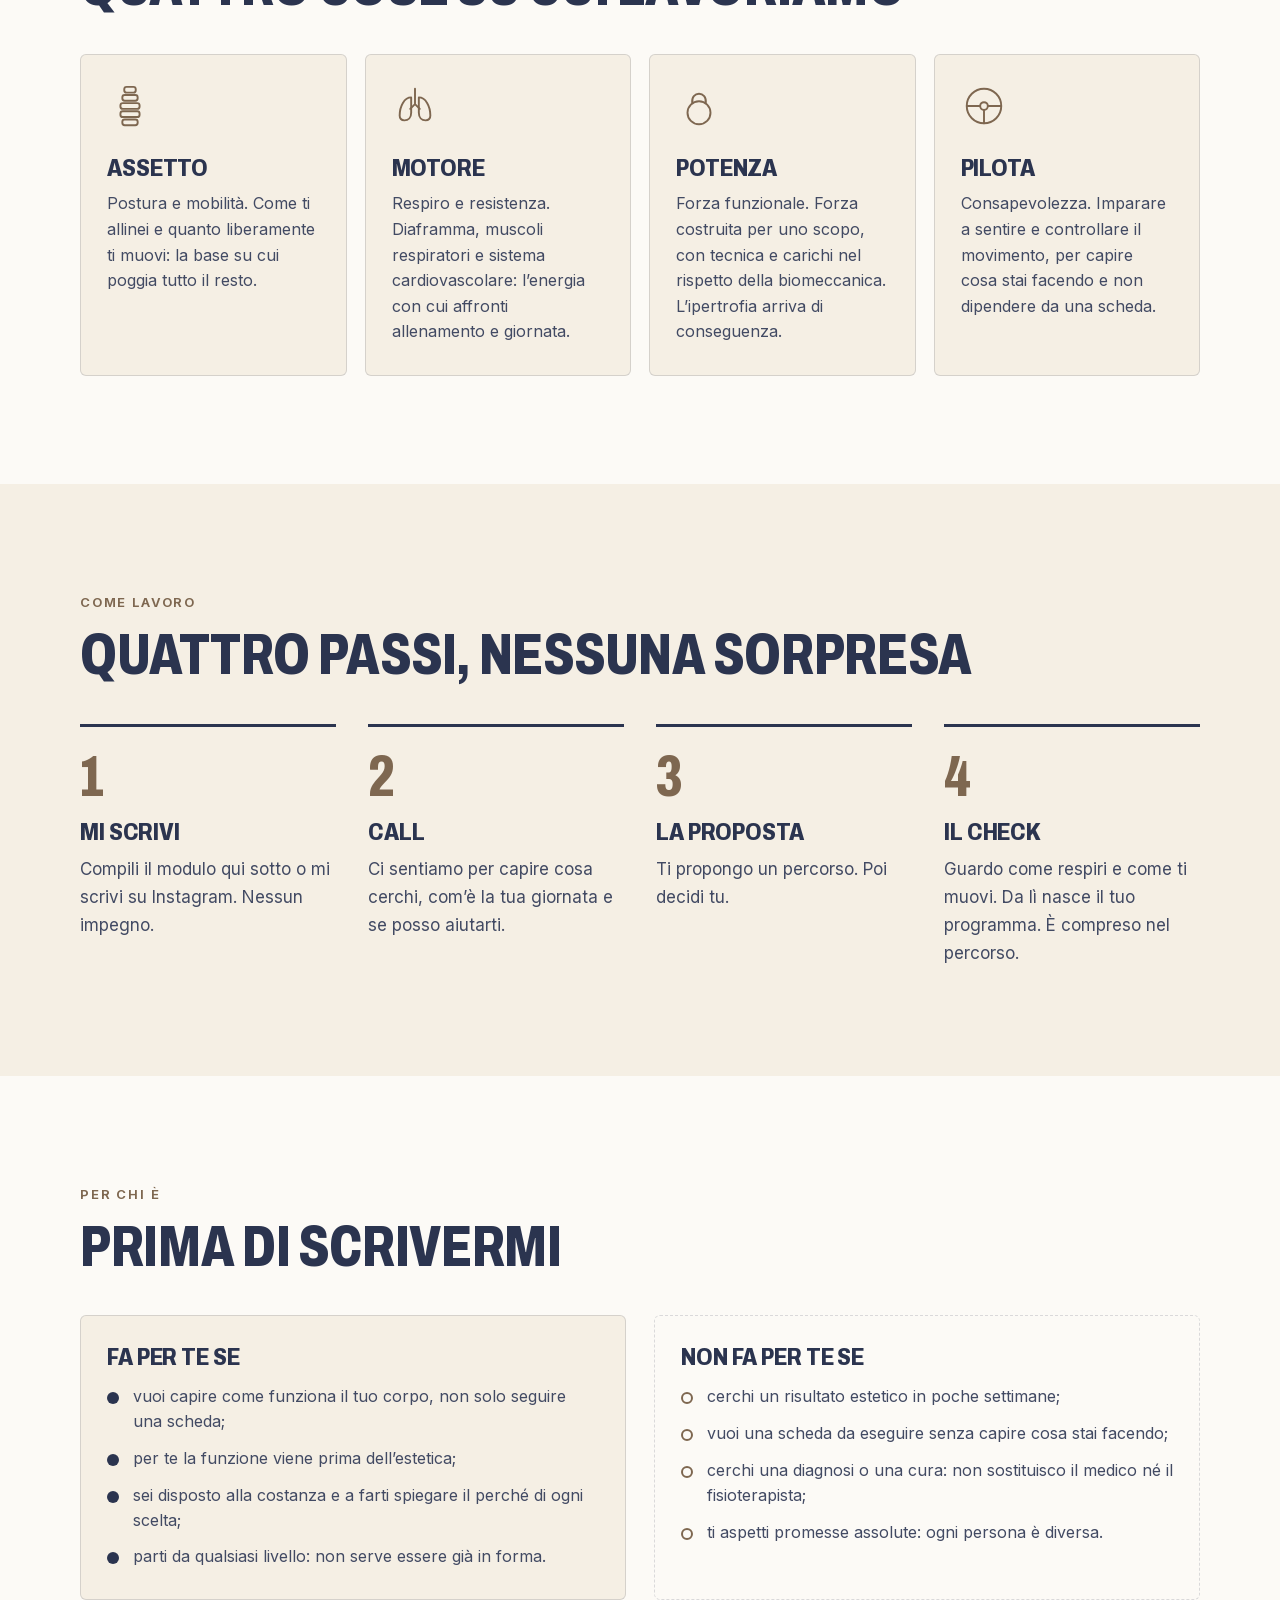
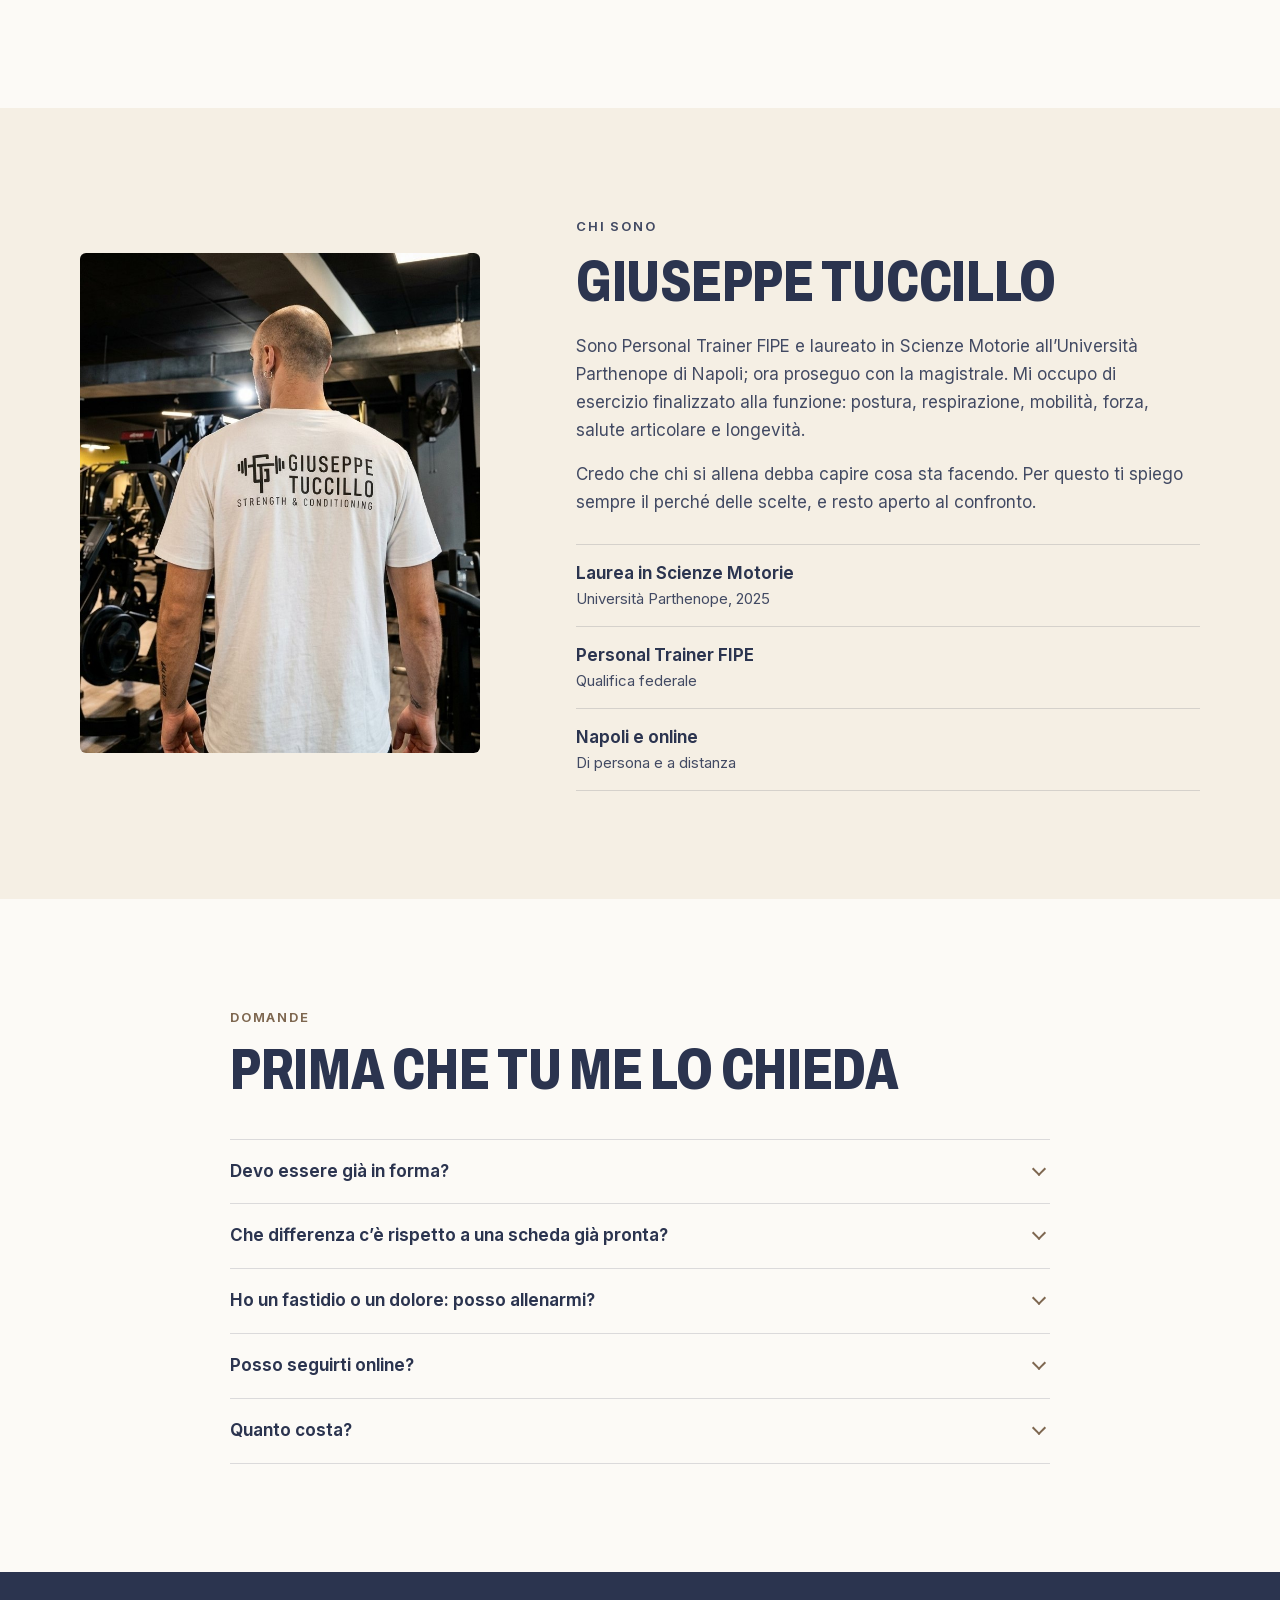
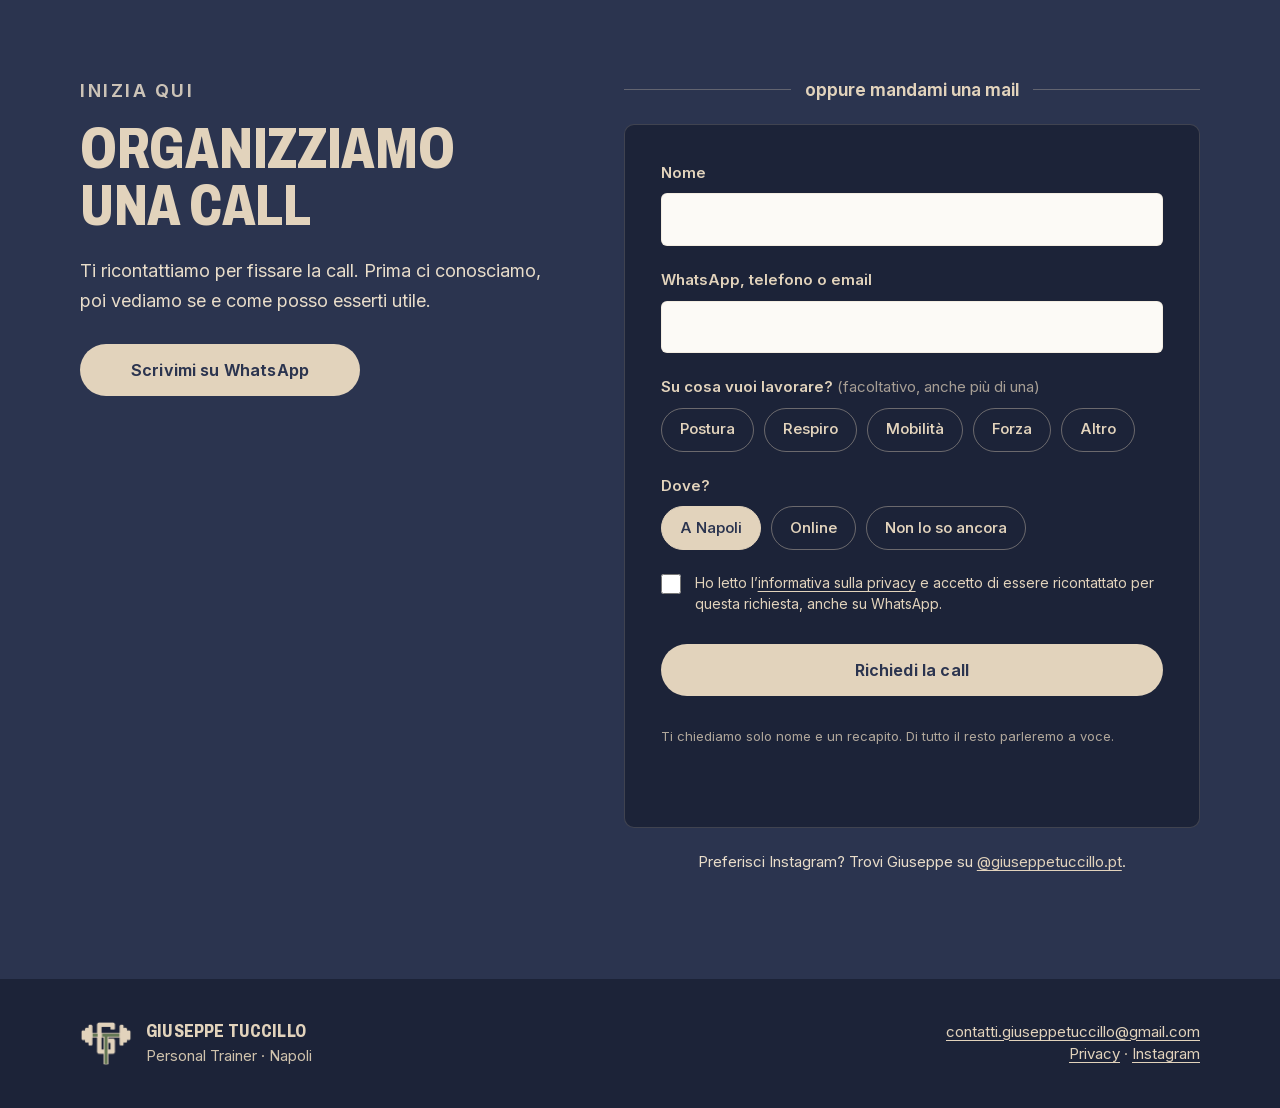
==== commit a840eaf4: "Aggiorna il sito: nuove foto, ordine dei passi (proposta, poi check) e pulizia dei file duplicati Co" ====
--- a/index.html
+++ b/index.html
@@ -54,8 +54,8 @@
           </ul>
         </div>
         <figure class="apertura-foto">
-          <img src="img/hero.jpg" srcset="img/hero-piccola.jpg 640w, img/hero.jpg 1000w" sizes="(min-width: 900px) 460px, 80vw"
-               width="1000" height="1333" alt="Giuseppe Tuccillo, Personal Trainer, a braccia conserte" fetchpriority="high">
+          <img src="img/hero.jpg" srcset="img/hero-piccola.jpg 640w, img/hero.jpg 896w" sizes="(min-width: 900px) 460px, 80vw"
+               width="896" height="1195" alt="Giuseppe Tuccillo, Personal Trainer, a braccia conserte" fetchpriority="high">
         </figure>
       </div>
     </section>
@@ -116,13 +116,13 @@
           </li>
           <li>
             <span class="numero" aria-hidden="true">3</span>
-            <h3>Check iniziale</h3>
-            <p>Una valutazione posturale e funzionale: come ti muovi oggi, dove sei forte, dove c’è da lavorare. È compreso nel percorso.</p>
+            <h3>La proposta</h3>
+            <p>Ti propongo un percorso. Poi decidi tu.</p>
           </li>
           <li>
             <span class="numero" aria-hidden="true">4</span>
-            <h3>Il percorso</h3>
-            <p>Ti propongo un piano costruito sul tuo punto di partenza, a Napoli o online. Strada facendo impari a guidare da solo.</p>
+            <h3>Il check</h3>
+            <p>Guardo come respiri e come ti muovi. Da lì nasce il tuo programma. È compreso nel percorso.</p>
           </li>
         </ol>
       </div>
@@ -160,7 +160,7 @@
     <section class="sezione sezione-carta" id="chi" aria-labelledby="t-chi">
       <div class="contenitore chi-griglia">
         <figure class="chi-foto">
-          <img src="img/chi-sono.jpg" width="900" height="1200" loading="lazy" alt="Giuseppe Tuccillo sorride, a braccia conserte">
+          <img src="img/chi-sono.jpg" width="768" height="960" loading="lazy" alt="Giuseppe Tuccillo di spalle, in maglietta bianca con il suo logo, in una sala pesi">
         </figure>
         <div class="chi-testo">
           <p class="occhiello">Chi sono</p>
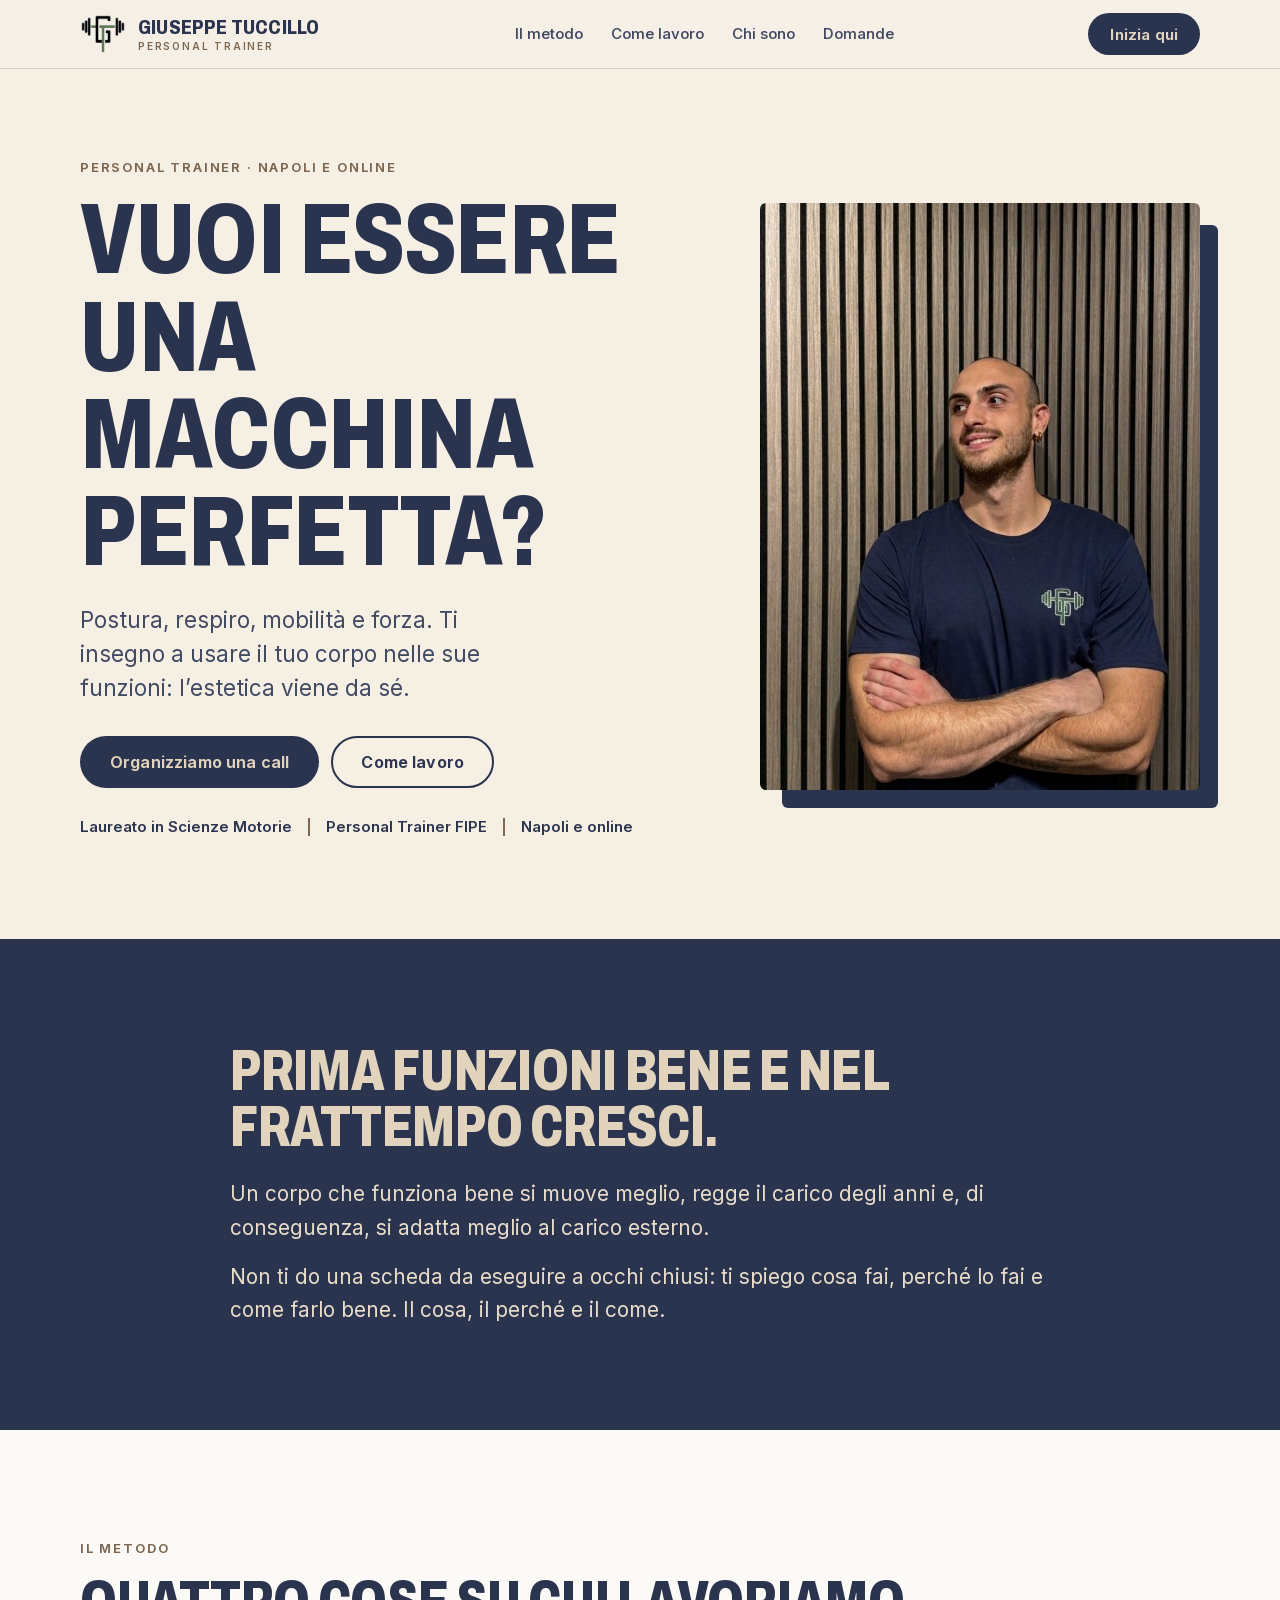
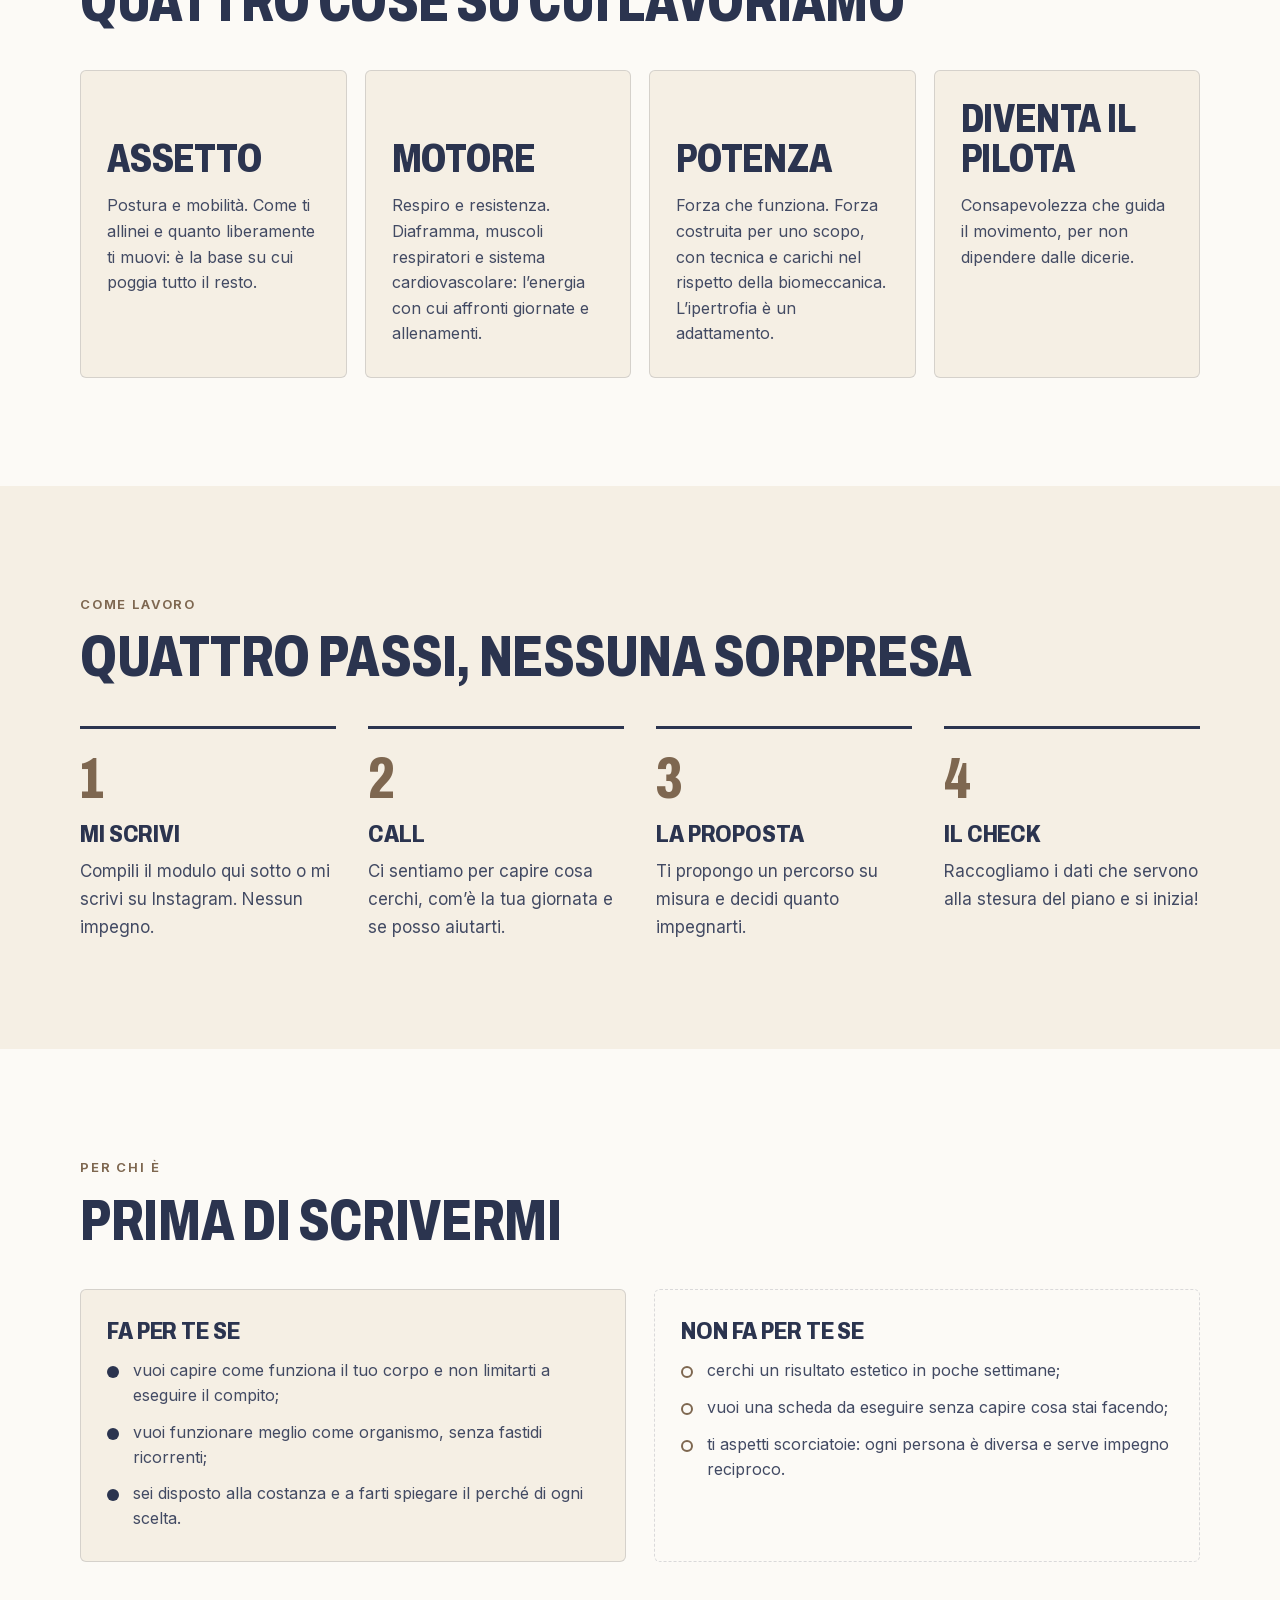
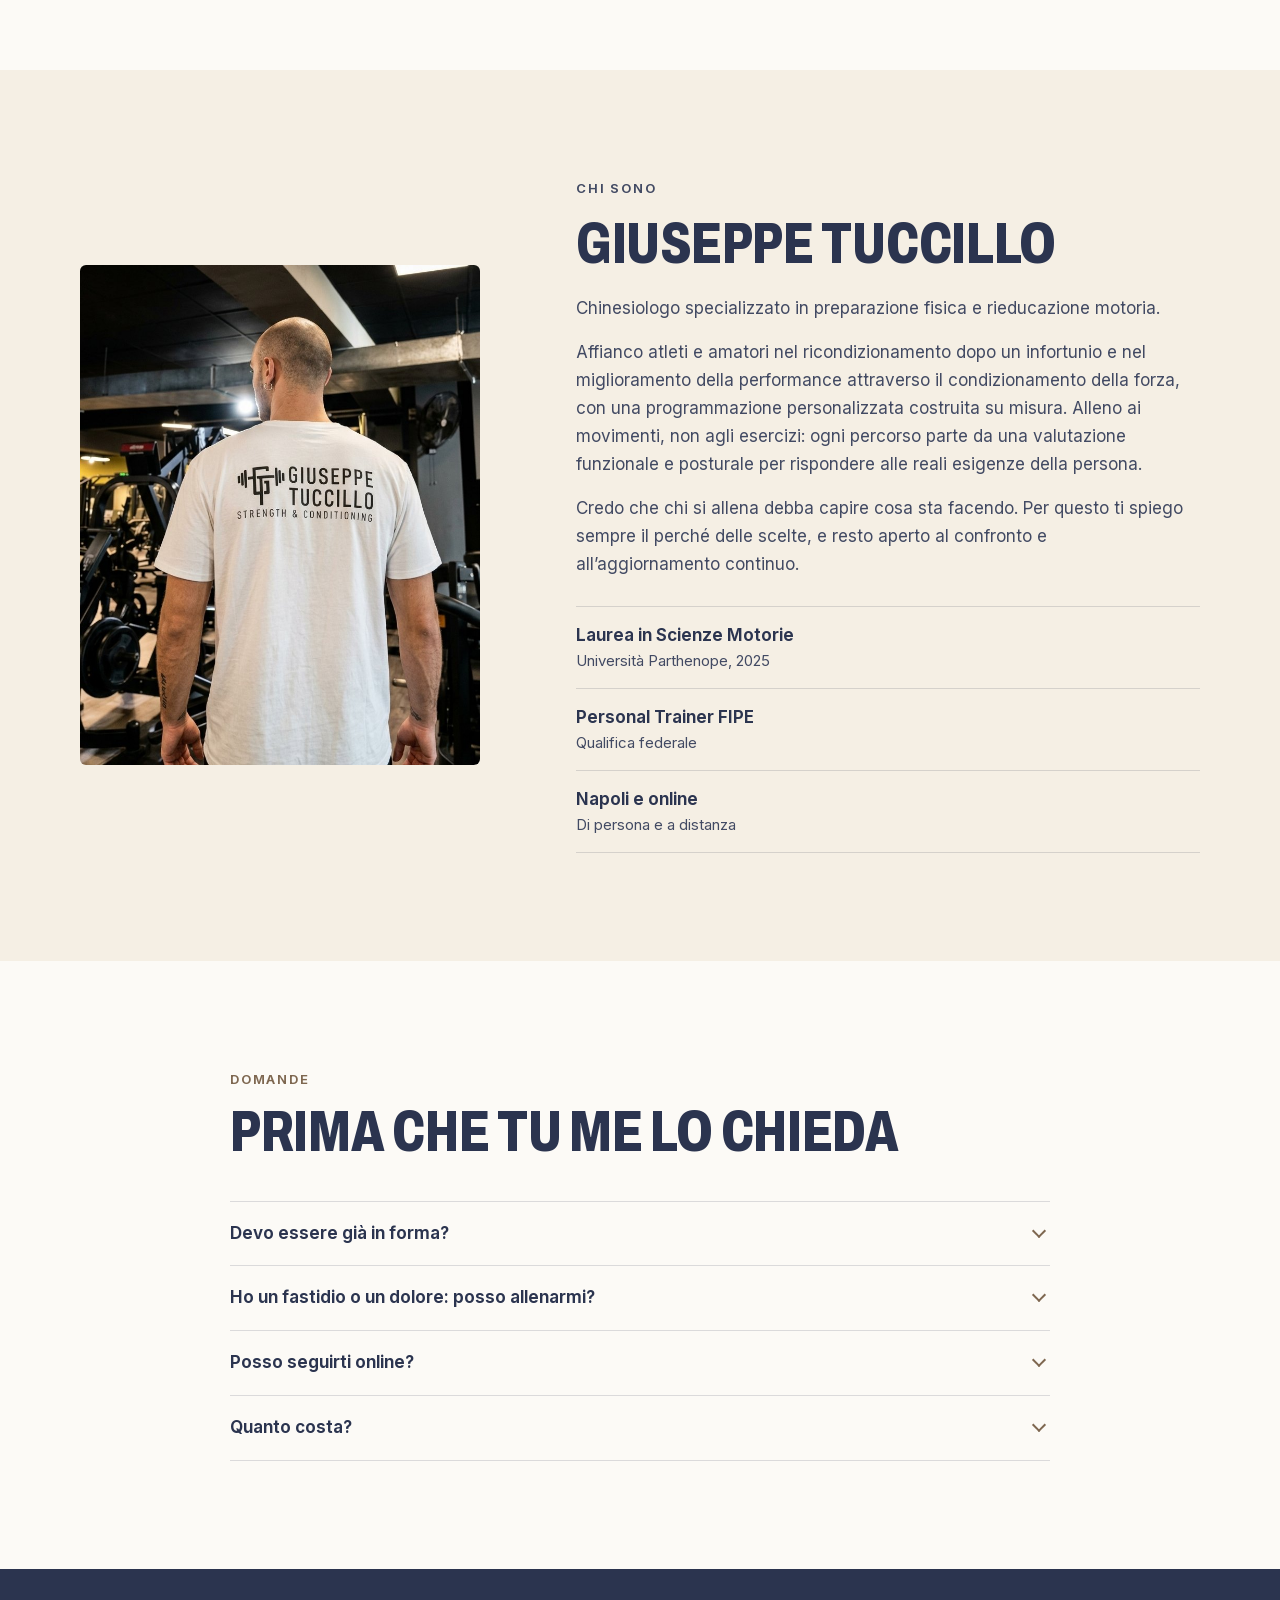
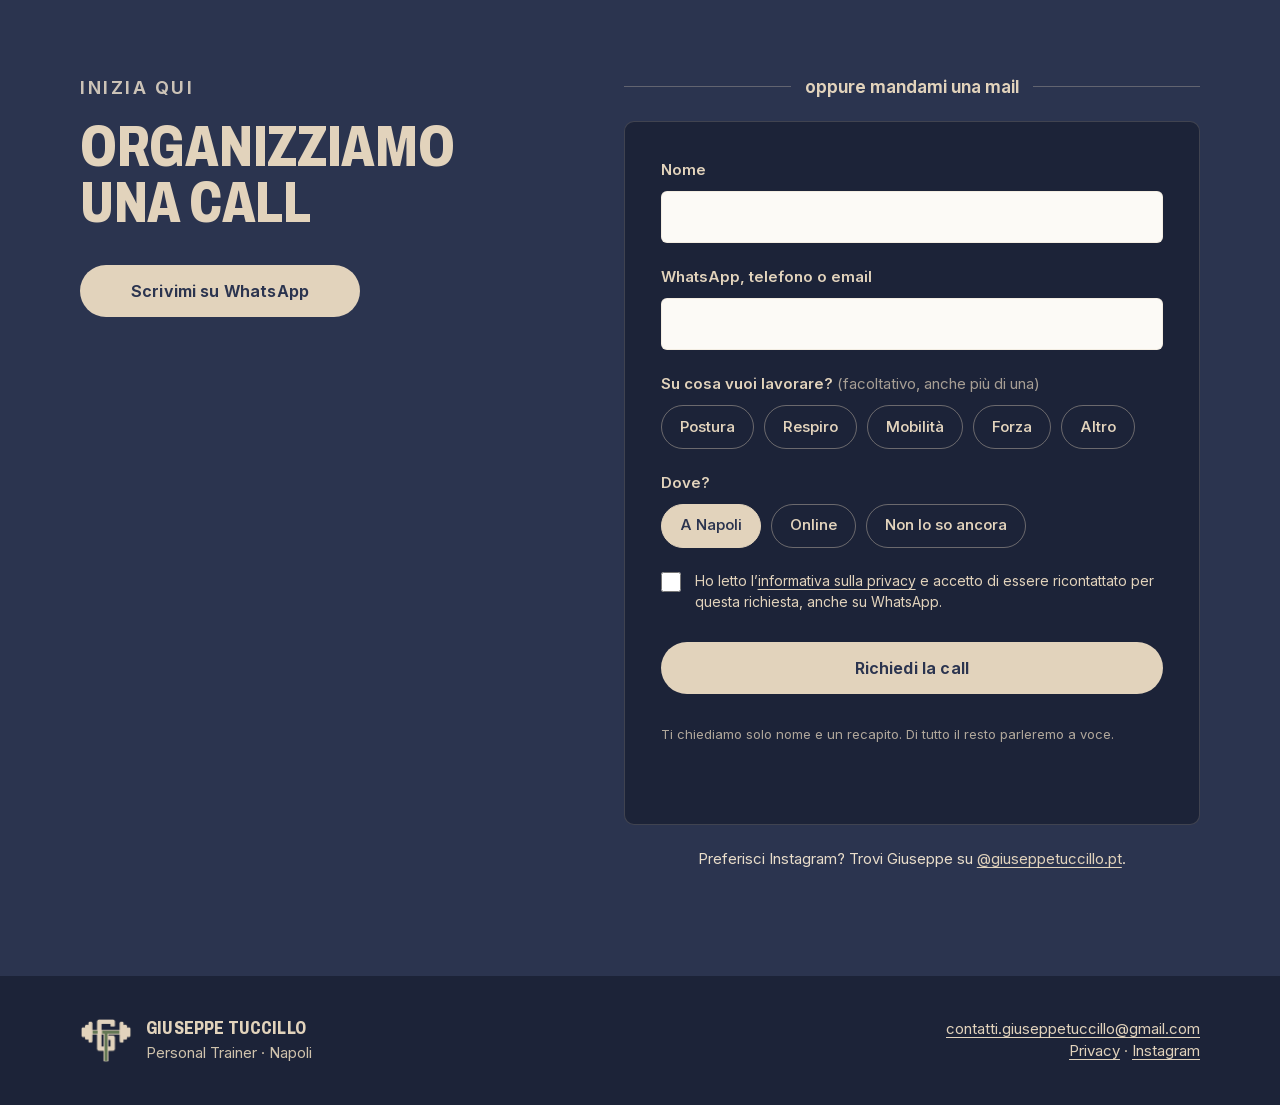
==== commit 85c9d589: "Testi nuovi: titolo, metodo senza icone, passi, chi sono e domande - apertura: «Vuoi essere una macc" ====
--- a/index.html
+++ b/index.html
@@ -4,10 +4,10 @@
   <meta charset="utf-8">
   <meta name="viewport" content="width=device-width, initial-scale=1">
   <title>Giuseppe Tuccillo — Personal Trainer a Napoli e online</title>
-  <meta name="description" content="Postura, respiro, mobilità e forza. Impara a guidare la macchina perfetta: il cosa, il perché e il come. Personal Trainer a Napoli e online.">
+  <meta name="description" content="Postura, respiro, mobilità e forza. Ti insegno a usare il tuo corpo nelle sue funzioni: il cosa, il perché e il come. Personal Trainer a Napoli e online.">
   <meta name="theme-color" content="#2B344F">
   <meta property="og:title" content="Giuseppe Tuccillo — Personal Trainer">
-  <meta property="og:description" content="Vuoi diventare la macchina perfetta? Postura, respiro, mobilità e forza.">
+  <meta property="og:description" content="Vuoi essere una macchina perfetta? Postura, respiro, mobilità e forza.">
   <meta property="og:type" content="website">
   <meta property="og:locale" content="it_IT">
   <link rel="icon" type="image/png" sizes="48x48" href="img/icona-48.png">
@@ -41,8 +41,8 @@
       <div class="contenitore apertura-griglia">
         <div class="apertura-testo">
           <p class="occhiello">Personal Trainer · Napoli e online</p>
-          <h1>Vuoi diventare la macchina perfetta?</h1>
-          <p class="lead">Postura, respiro, mobilità e forza. Ti insegno a usare il tuo corpo per come funziona: l’estetica è una conseguenza.</p>
+          <h1>Vuoi essere una macchina perfetta?</h1>
+          <p class="lead">Postura, respiro, mobilità e forza. Ti insegno a usare il tuo corpo nelle sue funzioni: l’estetica viene da sé.</p>
           <div class="azioni">
             <a class="bottone bottone-pieno" href="#contatto">Organizziamo una call</a>
             <a class="bottone bottone-vuoto" href="#metodo">Come lavoro</a>
@@ -63,8 +63,9 @@
     <!-- ═════════ LA FUNZIONE PRIMA DELL'ESTETICA ═════════ -->
     <section class="fascia fascia-blu" aria-labelledby="t-funzione">
       <div class="contenitore fascia-stretta">
-        <h2 id="t-funzione">Prima la funzione. Poi l’estetica.</h2>
-        <p>Un corpo che funziona bene si muove meglio, regge il carico degli anni e, di conseguenza, cambia anche all’esterno. Non ti do una scheda da eseguire a occhi chiusi: ti spiego cosa fai, perché lo fai e come farlo bene. Il cosa, il perché e il come.</p>
+        <h2 id="t-funzione">Prima funzioni bene e nel frattempo cresci.</h2>
+        <p>Un corpo che funziona bene si muove meglio, regge il carico degli anni e, di conseguenza, si adatta meglio al carico esterno.</p>
+        <p>Non ti do una scheda da eseguire a occhi chiusi: ti spiego cosa fai, perché lo fai e come farlo bene. Il cosa, il perché e il come.</p>
       </div>
     </section>
 
@@ -75,30 +76,26 @@
         <h2 id="t-metodo">Quattro cose su cui lavoriamo</h2>
         <ul class="pilastri">
           <li>
-            <svg viewBox="0 0 48 48" aria-hidden="true"><g fill="none" stroke="currentColor" stroke-width="2" stroke-linecap="round" stroke-linejoin="round"><rect x="18" y="4" width="12" height="6" rx="2.5"/><rect x="16" y="12.5" width="16" height="6" rx="2.5"/><rect x="14" y="21" width="20" height="6" rx="2.5"/><rect x="14" y="29.5" width="20" height="6" rx="2.5"/><rect x="16" y="38" width="16" height="6" rx="2.5"/></g></svg>
             <h3>Assetto</h3>
-            <p>Postura e mobilità. Come ti allinei e quanto liberamente ti muovi: la base su cui poggia tutto il resto.</p>
-          </li>
-          <li>
-            <svg viewBox="0 0 48 48" aria-hidden="true"><g fill="none" stroke="currentColor" stroke-width="2" stroke-linecap="round" stroke-linejoin="round"><path d="M24 6v16M24 22l-5 5M24 22l5 5"/><path d="M20 15C13 15 8 24 8 34c0 3.5 2.5 5 5 5 4 0 7-3 7-8z"/><path d="M28 15c7 0 12 9 12 19 0 3.5-2.5 5-5 5-4 0-7-3-7-8z"/></g></svg>
+            <p>Postura e mobilità. Come ti allinei e quanto liberamente ti muovi: è la base su cui poggia tutto il resto.</p>
+          </li>
+          <li>
             <h3>Motore</h3>
-            <p>Respiro e resistenza. Diaframma, muscoli respiratori e sistema cardiovascolare: l’energia con cui affronti allenamento e giornata.</p>
-          </li>
-          <li>
-            <svg viewBox="0 0 48 48" aria-hidden="true"><g fill="none" stroke="currentColor" stroke-width="2" stroke-linecap="round" stroke-linejoin="round"><path d="M17 21C15 8 33 8 31 21"/><circle cx="24" cy="31" r="12"/></g></svg>
+            <p>Respiro e resistenza. Diaframma, muscoli respiratori e sistema cardiovascolare: l’energia con cui affronti giornate e allenamenti.</p>
+          </li>
+          <li>
             <h3>Potenza</h3>
-            <p>Forza funzionale. Forza costruita per uno scopo, con tecnica e carichi nel rispetto della biomeccanica. L’ipertrofia arriva di conseguenza.</p>
-          </li>
-          <li>
-            <svg viewBox="0 0 48 48" aria-hidden="true"><g fill="none" stroke="currentColor" stroke-width="2" stroke-linecap="round" stroke-linejoin="round"><circle cx="24" cy="24" r="18"/><circle cx="24" cy="24" r="4"/><path d="M6.5 24H20M28 24h13.5M24 28v14"/></g></svg>
-            <h3>Pilota</h3>
-            <p>Consapevolezza. Imparare a sentire e controllare il movimento, per capire cosa stai facendo e non dipendere da una scheda.</p>
+            <p>Forza che funziona. Forza costruita per uno scopo, con tecnica e carichi nel rispetto della biomeccanica. L’ipertrofia è un adattamento.</p>
+          </li>
+          <li>
+            <h3>Diventa il pilota</h3>
+            <p>Consapevolezza che guida il movimento, per non dipendere dalle dicerie.</p>
           </li>
         </ul>
       </div>
     </section>
 
-    <!-- ═════════ COME SI LAVORA (le fasi vere: scrive → call → check → proposta) ═════════ -->
+    <!-- ═════════ COME SI LAVORA (le fasi vere: scrive → call → proposta e pagamento → check) ═════════ -->
     <section class="sezione sezione-carta" id="come" aria-labelledby="t-come">
       <div class="contenitore">
         <p class="occhiello">Come lavoro</p>
@@ -117,12 +114,12 @@
           <li>
             <span class="numero" aria-hidden="true">3</span>
             <h3>La proposta</h3>
-            <p>Ti propongo un percorso. Poi decidi tu.</p>
+            <p>Ti propongo un percorso su misura e decidi quanto impegnarti.</p>
           </li>
           <li>
             <span class="numero" aria-hidden="true">4</span>
             <h3>Il check</h3>
-            <p>Guardo come respiri e come ti muovi. Da lì nasce il tuo programma. È compreso nel percorso.</p>
+            <p>Raccogliamo i dati che servono alla stesura del piano e si inizia!</p>
           </li>
         </ol>
       </div>
@@ -137,10 +134,9 @@
           <div class="perchi-si">
             <h3>Fa per te se</h3>
             <ul>
-              <li>vuoi capire come funziona il tuo corpo, non solo seguire una scheda;</li>
-              <li>per te la funzione viene prima dell’estetica;</li>
-              <li>sei disposto alla costanza e a farti spiegare il perché di ogni scelta;</li>
-              <li>parti da qualsiasi livello: non serve essere già in forma.</li>
+              <li>vuoi capire come funziona il tuo corpo e non limitarti a eseguire il compito;</li>
+              <li>vuoi funzionare meglio come organismo, senza fastidi ricorrenti;</li>
+              <li>sei disposto alla costanza e a farti spiegare il perché di ogni scelta.</li>
             </ul>
           </div>
           <div class="perchi-no">
@@ -148,8 +144,7 @@
             <ul>
               <li>cerchi un risultato estetico in poche settimane;</li>
               <li>vuoi una scheda da eseguire senza capire cosa stai facendo;</li>
-              <li>cerchi una diagnosi o una cura: non sostituisco il medico né il fisioterapista;</li>
-              <li>ti aspetti promesse assolute: ogni persona è diversa.</li>
+              <li>ti aspetti scorciatoie: ogni persona è diversa e serve impegno reciproco.</li>
             </ul>
           </div>
         </div>
@@ -165,8 +160,9 @@
         <div class="chi-testo">
           <p class="occhiello">Chi sono</p>
           <h2 id="t-chi">Giuseppe Tuccillo</h2>
-          <p>Sono Personal Trainer FIPE e laureato in Scienze Motorie all’Università Parthenope di Napoli; ora proseguo con la magistrale. Mi occupo di esercizio finalizzato alla funzione: postura, respirazione, mobilità, forza, salute articolare e longevità.</p>
-          <p>Credo che chi si allena debba capire cosa sta facendo. Per questo ti spiego sempre il perché delle scelte, e resto aperto al confronto.</p>
+          <p>Chinesiologo specializzato in preparazione fisica e rieducazione motoria.</p>
+          <p>Affianco atleti e amatori nel ricondizionamento dopo un infortunio e nel miglioramento della performance attraverso il condizionamento della forza, con una programmazione personalizzata costruita su misura. Alleno ai movimenti, non agli esercizi: ogni percorso parte da una valutazione funzionale e posturale per rispondere alle reali esigenze della persona.</p>
+          <p>Credo che chi si allena debba capire cosa sta facendo. Per questo ti spiego sempre il perché delle scelte, e resto aperto al confronto e all’aggiornamento continuo.</p>
           <ul class="dati">
             <li><strong>Laurea in Scienze Motorie</strong> Università Parthenope, 2025</li>
             <li><strong>Personal Trainer FIPE</strong> Qualifica federale</li>
@@ -187,12 +183,8 @@
             <p>No. Si parte da dove sei: il check iniziale serve proprio a capire il tuo punto di partenza.</p>
           </details>
           <details>
-            <summary>Che differenza c’è rispetto a una scheda già pronta?</summary>
-            <p>Non ti consegno solo una scheda: ti spiego cosa fai, perché lo fai e come farlo bene. Si lavora su postura, respiro, mobilità e forza, e l’estetica arriva come conseguenza.</p>
-          </details>
-          <details>
             <summary>Ho un fastidio o un dolore: posso allenarmi?</summary>
-            <p>Dipende dal caso, e non sono un medico. Il check iniziale serve a capire come muoverti in modo sensato e, quando serve, ti consiglio di sentire prima il medico o il fisioterapista. Non sostituisco una diagnosi né una cura.</p>
+            <p>Dipende dal caso, e non sono un medico. Il check iniziale serve a capire come ti muovi e perché, per correggere le abitudini che perpetuano il fastidio. Quando serve, ti consiglio di sentire prima il medico o il fisioterapista. Non sostituisco una diagnosi né una cura.</p>
           </details>
           <details>
             <summary>Posso seguirti online?</summary>
@@ -200,7 +192,7 @@
           </details>
           <details>
             <summary>Quanto costa?</summary>
-            <p>Dipende dal percorso. Te lo spiego nella call, dopo aver capito cosa cerchi, così sai esattamente cosa stai valutando.</p>
+            <p>Dipende dal percorso. Te lo spiego nella call, dopo aver capito cosa cerchi.</p>
           </details>
         </div>
       </div>
@@ -212,7 +204,6 @@
         <div class="contatto-testo">
           <p class="occhiello occhiello-chiaro">Inizia qui</p>
           <h2 id="t-contatto">Organizziamo una call</h2>
-          <p>Ti ricontattiamo per fissare la call. Prima ci conosciamo, poi vediamo se e come posso esserti utile.</p>
           <a class="bottone bottone-wa" id="wa" href="#contatto" hidden>Scrivimi su WhatsApp</a>
         </div>
 
--- a/stile.css
+++ b/stile.css
@@ -162,6 +162,7 @@
 .fascia-stretta, .stretta { max-width: 820px; }
 .fascia-stretta h2 { margin-bottom: 22px; }
 .fascia-stretta p { margin: 0; font-size: clamp(1.125rem, 2.4vw, 1.3rem); line-height: 1.6; color: #E9DDCA; }
+.fascia-stretta p + p { margin-top: 16px; }
 
 /* ── sezioni ───────────────────────────────────────────────────────────── */
 .sezione { padding: clamp(60px, 9vw, 108px) 0; }
@@ -170,10 +171,15 @@
 
 .pilastri { list-style: none; margin: 0; padding: 0; display: grid; gap: 18px; }
 .pilastri li { padding: 28px 26px 30px; background: var(--carta); border: 1px solid var(--linea); border-radius: var(--raggio); }
-.pilastri svg { width: 46px; height: 46px; color: var(--legno); margin-bottom: 18px; }
-.pilastri h3 { margin-bottom: 10px; }
+/* niente icone: il nome del gruppo è il titolo, grande */
+.pilastri h3 { font-size: clamp(2rem, 3.6vw, 2.5rem); font-stretch: 75%; line-height: 1; margin-bottom: 14px; }
 .pilastri p { margin: 0; color: var(--testo-tenue); font-size: 1rem; line-height: 1.6; }
-@media (min-width: 640px) { .pilastri { grid-template-columns: repeat(2, 1fr); } }
+/* su più colonne i testi partono alla stessa altezza anche se un titolo va su due righe */
+@media (min-width: 640px) {
+  .pilastri { grid-template-columns: repeat(2, 1fr); }
+  .pilastri li { display: grid; grid-row: span 2; grid-template-rows: subgrid; row-gap: 0; }
+  .pilastri h3 { align-self: end; }
+}
 @media (min-width: 1000px) { .pilastri { grid-template-columns: repeat(4, 1fr); } }
 
 .passi { list-style: none; margin: 0; padding: 0; display: grid; gap: 34px; counter-reset: passo; }
